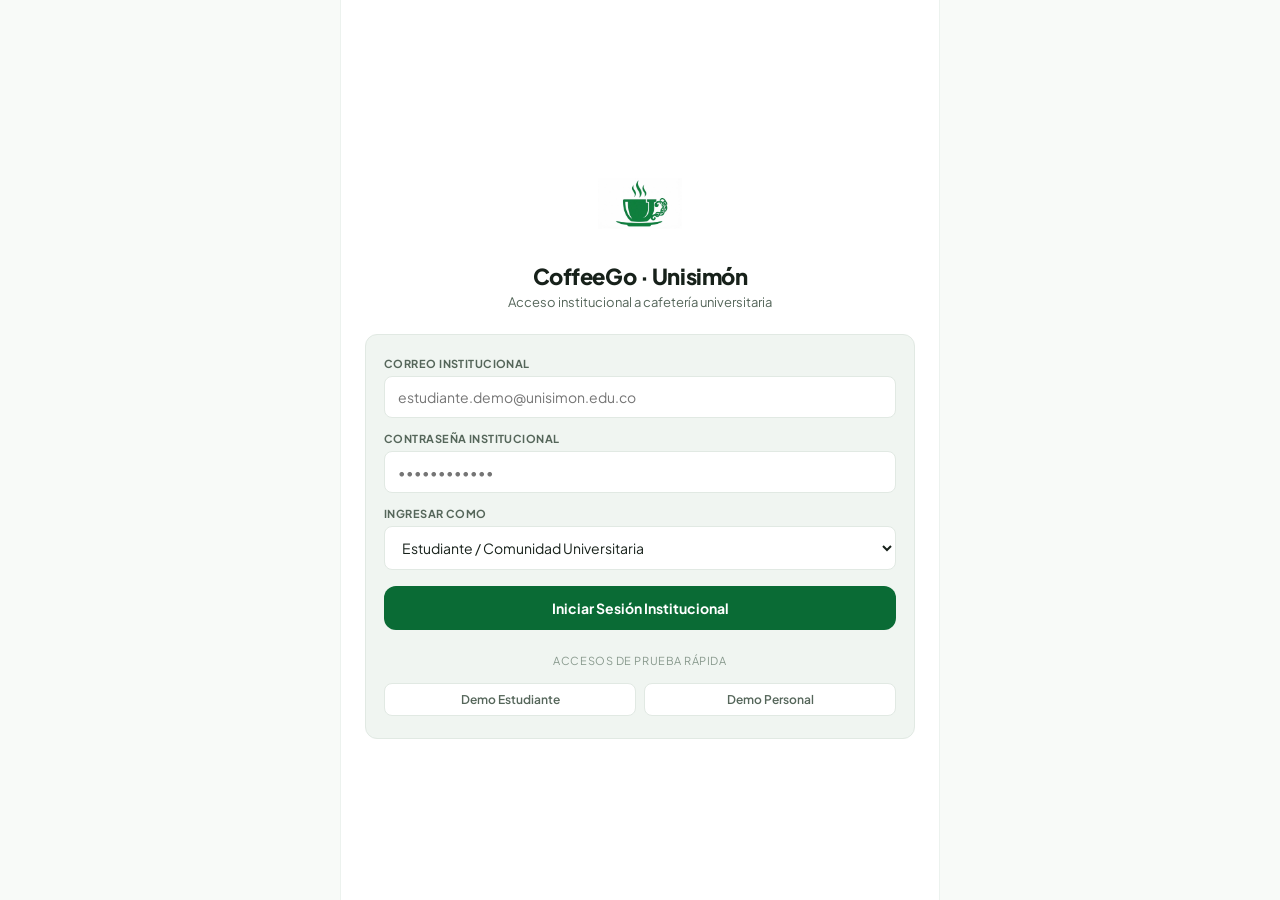
==== index.html @ d3889b61 "feat: notificaciones movil/portatil, calendario de pedidos con filtro de cancelados, panel de sancio" ====
<!DOCTYPE html>
<html lang="es" data-theme="light">
<head>
  <meta charset="UTF-8" />
  <meta name="viewport" content="width=device-width, initial-scale=1.0" />
  <title>CoffeeGo · Cafetería Unisimón</title>
  <meta name="description" content="Sistema de pedidos sin fila para la cafetería de la Universidad Simón Bolívar." />
  <link rel="icon" type="image/jpeg" href="favicon.jpg" />
  <link rel="preconnect" href="https://fonts.googleapis.com" />
  <link rel="preconnect" href="https://fonts.gstatic.com" crossorigin />
  <link href="https://fonts.googleapis.com/css2?family=Plus+Jakarta+Sans:wght@400;500;600;700;800&display=swap" rel="stylesheet" />
  <script src="https://cdnjs.cloudflare.com/ajax/libs/qrcodejs/1.0.0/qrcode.min.js"></script>
  <link rel="stylesheet" href="styles.css" />
</head>
<body>
<div class="app-container">
  <section id="view-login" class="active">
    <div class="login-brand-card">
      <img src="logo.jpg" alt="Logo Cafetería Unisimón" class="login-logo-img" />
      <h1>CoffeeGo · Unisimón</h1>
      <p>Acceso institucional a cafetería universitaria</p>
    </div>
    <div class="login-form-box">
      <form onsubmit="handleLoginSubmit(event)">
        <div class="field-group">
          <label for="login-email">Correo Institucional</label>
          <input type="email" id="login-email" class="input-clean" placeholder="estudiante.demo@unisimon.edu.co" required />
        </div>
        <div class="field-group">
          <label for="login-password">Contraseña Institucional</label>
          <input type="password" id="login-password" class="input-clean" placeholder="••••••••••••" required />
        </div>
        <div class="field-group">
          <label for="login-role">Ingresar como</label>
          <select id="login-role" class="input-clean">
            <option value="student">Estudiante / Comunidad Universitaria</option>
            <option value="staff">Personal de Cafetería (Cocina & Barra)</option>
          </select>
        </div>
        <button type="submit" class="btn-action">Iniciar Sesión Institucional</button>
      </form>
      <div style="margin-top: 18px; text-align: center;">
        <span style="font-size:11px; color:var(--text-faint); text-transform:uppercase; letter-spacing:0.05em">Accesos de prueba rápida</span>
        <div class="demo-login-grid">
          <button type="button" class="btn-demo" onclick="fillQuickLogin('student')">Demo Estudiante</button>
          <button type="button" class="btn-demo" onclick="fillQuickLogin('staff')">Demo Personal</button>
        </div>
      </div>
    </div>
  </section>
  <div id="authenticated-app" style="display:none; flex-direction:column; min-height:100vh;">
    <div class="student-notif-toast" id="student-notif-toast" style="display:none;" onclick="handleNotificationToastClick()">
      <div class="snt-icon">
        <svg class="icon-svg" viewBox="0 0 24 24">
          <path d="M18 8A6 6 0 0 0 6 8c0 7-3 9-3 9h18s-3-2-3-9"></path>
          <path d="M13.73 21a2 2 0 0 1-3.46 0"></path>
        </svg>
      </div>
      <div class="snt-content">
        <strong id="snt-title">Actualización de Pedido</strong>
        <p id="snt-body">Tu pedido ha cambiado de estado.</p>
      </div>
      <button type="button" class="snt-close" onclick="event.stopPropagation(); closeStudentNotif()">
        <svg class="icon-svg" style="width:14px; height:14px" viewBox="0 0 24 24">
          <line x1="18" y1="6" x2="6" y2="18"></line>
          <line x1="6" y1="6" x2="18" y2="18"></line>
        </svg>
      </button>
    </div>
    <header class="header">
      <div class="brand">
        <img src="logo.jpg" alt="Logo CoffeeGo" class="brand-logo-img" />
        <div class="brand-info">
          <h2>CoffeeGo</h2>
          <p>Universidad Simón Bolívar</p>
        </div>
      </div>
      <div class="header-actions">
        <button class="btn-pill" id="role-indicator-badge" onclick="toggleRoleFromBadge()">
          <span id="role-badge-text">Estudiante</span>
        </button>
        <button class="btn-icon" id="btn-notif-bell" onclick="togglePushNotifications()" title="Activar notificaciones en este dispositivo">
          <svg class="icon-svg" id="notif-bell-icon" viewBox="0 0 24 24">
            <path d="M18 8A6 6 0 0 0 6 8c0 7-3 9-3 9h18s-3-2-3-9"></path>
            <path d="M13.73 21a2 2 0 0 1-3.46 0"></path>
          </svg>
        </button>
        <button class="btn-icon" onclick="toggleTheme()" title="Cambiar tema">
          <svg class="icon-svg" viewBox="0 0 24 24">
            <path d="M21 12.79A9 9 0 1 1 11.21 3 7 7 0 0 0 21 12.79z"></path>
          </svg>
        </button>
        <button class="btn-icon" onclick="switchView('cart')" title="Carrito de compras">
          <svg class="icon-svg" viewBox="0 0 24 24">
            <path d="M6 2L3 6v14a2 2 0 0 0 2 2h14a2 2 0 0 0 2-2V6l-3-4z"></path>
            <line x1="3" y1="6" x2="21" y2="6"></line>
            <path d="M16 10a4 4 0 0 1-8 0"></path>
          </svg>
          <span class="cart-dot" id="cart-badge-dot" style="display:none">0</span>
        </button>
      </div>
    </header>
    <div class="user-strip">
      <div class="user-strip-details">
        <svg class="icon-svg" style="width:14px; height:14px" viewBox="0 0 24 24">
          <path d="M20 21v-2a4 4 0 0 0-4-4H8a4 4 0 0 0-4 4v2"></path>
          <circle cx="12" cy="7" r="4"></circle>
        </svg>
        <strong id="display-user-name">Estudiante Demo</strong>
        <span style="opacity:0.4">|</span>
        <span id="display-user-sub">Cód. 20240001</span>
        <span class="reputation-badge" id="display-reputation">Fiabilidad 100% · 0 Faltas</span>
      </div>
      <button class="btn-logout" onclick="logoutSession()">
        <svg class="icon-svg" style="width:14px; height:14px" viewBox="0 0 24 24">
          <path d="M9 21H5a2 2 0 0 1-2-2V5a2 2 0 0 1 2-2h4"></path>
          <polyline points="16 17 21 12 16 7"></polyline>
          <line x1="21" y1="12" x2="9" y2="12"></line>
        </svg>
        <span>Salir</span>
      </button>
    </div>
    <div class="strike-alert-banner" id="user-strike-banner">
      <span id="strike-banner-text">Sanción activa: Pagos Nequi suspendidos</span>
    </div>
    <div class="kitchen-status-banner" id="kitchen-banner">
      <div style="display:flex; align-items:center">
        <span class="ks-dot ks-normal" id="ks-dot"></span>
        <span id="ks-text" style="font-weight:600">Cocina: Espera estimada ~15 min</span>
      </div>
      <span style="font-size:11px; color:var(--text-muted)" id="ks-active-summary">0 órdenes en cocina</span>
    </div>
    <main class="main-view">
      <section id="view-menu" class="view active">
        <div class="search-wrapper">
          <div class="search-input-wrapper">
            <svg class="icon-svg" viewBox="0 0 24 24">
              <circle cx="11" cy="11" r="8"></circle>
              <line x1="21" y1="21" x2="16.65" y2="16.65"></line>
            </svg>
            <input type="text" id="search-box" class="input-clean" placeholder="Buscar producto o categoría..." oninput="onSearchInput()" />
          </div>
        </div>
        <nav class="cat-nav" id="cat-tabs">
          <button class="cat-tab active" onclick="setCategory('Todos', this)">Todos</button>
          <button class="cat-tab" onclick="setCategory('Bebidas calientes', this)">Cafés & Calientes</button>
          <button class="cat-tab" onclick="setCategory('Bebidas frías', this)">Bebidas Frías</button>
          <button class="cat-tab" onclick="setCategory('Almuerzos', this)">Almuerzos</button>
          <button class="cat-tab" onclick="setCategory('Snacks', this)">Snacks</button>
          <button class="cat-tab" onclick="setCategory('Postres', this)">Postres</button>
          <button class="cat-tab" onclick="setCategory('Favoritos', this)">
            <svg class="icon-svg" style="width:13px; height:13px" viewBox="0 0 24 24">
              <path d="M20.84 4.61a5.5 5.5 0 0 0-7.78 0L12 5.67l-1.06-1.06a5.5 5.5 0 0 0-7.78 7.78l1.06 1.06L12 21.23l7.78-7.78 1.06-1.06a5.5 5.5 0 0 0 0-7.78z"></path>
            </svg>
            Favoritos
          </button>
        </nav>
        <div class="product-section-title" id="cat-header-label">Menú del día</div>
        <div class="product-list" id="products-container"></div>
      </section>
      <section id="view-cart" class="view">
        <div class="cart-container">
          <h2 class="section-headline">Mi Carrito</h2>
          <p class="section-subtitle">Revisa tus productos antes de enviar la orden</p>
          <div id="cart-active-order-warning" style="display:none; background:var(--warning-bg); border:1px solid var(--warning); padding:12px; border-radius:var(--radius-sm); margin-bottom:14px; font-size:12px; color:var(--text);">
            <strong>Aviso de logística:</strong> Tienes una orden activa en proceso. Debes retirar tu pedido anterior antes de solicitar uno nuevo.
          </div>
          <div id="cart-items-wrapper"></div>
          <div id="cart-empty-message" style="display:none; text-align:center; padding: 48px 10px; color: var(--text-muted)">
            <svg class="icon-svg" style="width:40px; height:40px; color:var(--text-faint); margin-bottom:10px" viewBox="0 0 24 24">
              <path d="M6 2L3 6v14a2 2 0 0 0 2 2h14a2 2 0 0 0 2-2V6l-3-4z"></path>
              <line x1="3" y1="6" x2="21" y2="6"></line>
              <path d="M16 10a4 4 0 0 1-8 0"></path>
            </svg>
            <p style="font-weight:700">Tu carrito está vacío</p>
            <p style="font-size:12px; margin-top:4px">Selecciona algún producto del menú para comenzar.</p>
            <button class="btn-action" style="max-width:180px; margin: 16px auto 0;" onclick="switchView('menu')">Ir al Menú</button>
          </div>
          <div id="cart-checkout-section" style="display:none">
            <div class="cart-form-group">
              <label>Modalidad de entrega</label>
              <div class="option-grid">
                <div class="radio-card selected" id="opt-takeaway" onclick="setOrderType('takeaway')">
                  <span>Para llevar</span>
                  <small>Recoges en barra principal</small>
                </div>
                <div class="radio-card" id="opt-dinein" onclick="setOrderType('dinein')">
                  <span>Consumir en cafetería</span>
                  <small>En mesa (indica número)</small>
                </div>
              </div>
              <div id="table-number-row" style="display:none; margin-top:8px">
                <input type="text" id="table-number-input" class="input-clean" placeholder="Número de mesa (Ej: Mesa 6)" />
              </div>
            </div>
            <div class="cart-form-group">
              <label>Hora deseada de recogida</label>
              <select id="cart-pickup-time" class="input-clean">
                <option value="Lo antes posible" id="opt-pickup-asap">Lo antes posible (~15 min)</option>
                <option value="En el cambio de clase (20 min)">En el cambio de clase (20 min)</option>
                <option value="En 30 minutos">En 30 minutos</option>
                <option value="En 45 minutos">En 45 minutos</option>
                <option value="En 1 hora">En 1 hora</option>
              </select>
            </div>
            <div class="cart-form-group">
              <label>Forma de pago</label>
              <div class="option-grid">
                <div class="radio-card selected" id="opt-pay-cash" onclick="setPaymentMethod('cash')">
                  <span>Efectivo en caja</span>
                  <small>Pagas al reclamar en barra</small>
                </div>
                <div class="radio-card" id="opt-pay-transfer" onclick="setPaymentMethod('transfer')">
                  <span>Nequi</span>
                  <small>Pago previo con comprobante</small>
                </div>
              </div>
              <div id="nequi-info-box" class="nequi-box" style="display:none;">
                <div class="nequi-header">
                  <div>
                    <strong style="color:var(--primary); font-size:13px; display:block">PAGO DIRECTO POR NEQUI</strong>
                    <span style="font-size:11px; color:var(--text-muted)">Escanea el QR o transfiere al número oficial</span>
                  </div>
                </div>
                <div class="nequi-qr-wrap">
                  <div id="nequi-static-qr"></div>
                  <div class="nequi-info-text">
                    <div>Número: <strong>314 555 8920</strong></div>
                    <div>Titular: <strong>Cafetería Central Unisimón</strong></div>
                    <div>Total exacto: <strong id="nequi-transfer-amount" style="color:var(--primary); font-size:14px">$0</strong></div>
                  </div>
                </div>
                <div class="step-box">
                  <div class="step-box-title">
                    <input type="checkbox" id="chk-nequi-sent" onchange="toggleNequiStep2(this.checked)" style="width:16px; height:16px; cursor:pointer;" />
                    <label for="chk-nequi-sent" style="cursor:pointer; margin:0; text-transform:none; font-size:12px;">Paso 1: Ya envié el dinero desde mi app Nequi</label>
                  </div>
                </div>
                <div class="upload-proof-box" id="nequi-step2-box">
                  <div class="step-box">
                    <div class="step-box-title">Paso 2: Adjunta la captura de tu comprobante</div>
                    <p style="font-size:11px; color:var(--text-muted); margin-bottom:8px">
                      Sube la captura de pantalla de la transferencia o genera una de prueba:
                    </p>
                    <div style="display:flex; gap:6px; flex-wrap:wrap; margin-bottom:8px">
                      <input type="file" id="nequi-proof-input" accept="image/*" style="display:none" onchange="handleProofFileSelected(event)" />
                      <button type="button" class="btn-pill" onclick="document.getElementById('nequi-proof-input').click()">
                        Subir Captura
                      </button>
                      <button type="button" class="btn-pill" onclick="generateSimulatedNequiProof()">
                        Simular Captura Nequi
                      </button>
                    </div>
                    <img id="nequi-proof-preview" class="proof-preview-img" alt="Vista previa comprobante" />
                    <div style="margin-top:10px">
                      <label style="font-size:11px; font-weight:700; display:block; margin-bottom:4px; text-transform:uppercase;">
                        Número de Aprobación / Referencia Nequi
                      </label>
                      <input type="text" id="nequi-ref-input" class="input-clean" placeholder="Ej: M1928374" style="text-transform:uppercase" />
                    </div>
                  </div>
                </div>
              </div>
              <p style="font-size:11px; color:var(--text-muted); margin-top:6px" id="payment-policy-note">
                * Cuentas con 15 minutos para retirar en barra una vez la cocina marque tu pedido como listo.
              </p>
            </div>
            <div class="summary-box">
              <div class="summary-line">
                <span>Subtotal</span>
                <span id="sum-subtotal">$0</span>
              </div>
              <div class="summary-line">
                <span>Tarifa de servicio</span>
                <span>$0</span>
              </div>
              <div class="summary-line total">
                <span>Total a pagar</span>
                <span id="sum-total">$0</span>
              </div>
            </div>
            <button class="btn-action" id="btn-confirm-order" onclick="confirmOrder()">Confirmar y Generar Código QR</button>
          </div>
        </div>
      </section>
      <section id="view-ticket" class="view">
        <div class="ticket-card">
          <div class="ticket-header">
            <p>Universidad Simón Bolívar · Cafetería Central</p>
            <h3>Comprobante de Pedido</h3>
            <div class="ticket-code" id="tk-code">CGO-0001</div>
            <div id="tk-status-badge"></div>
          </div>
          <div class="nequi-pending-notice" id="tk-nequi-notice" style="display:none">
            <strong>Comprobante Nequi enviado a verificación:</strong>
            <div style="margin-top:4px">
              Referencia: <strong id="tk-nequi-ref-val">--</strong><br>
              El personal de cocina está validando tu captura y la recepción del dinero. Tan pronto lo verifiquen, iniciará la preparación.
            </div>
            <div id="tk-proof-img-holder" style="margin-top:8px"></div>
          </div>
          <div class="queue-position-badge" id="tk-queue-info" style="display:none; background:var(--accent-light); color:var(--primary); padding:10px 14px; border-radius:var(--radius-sm); font-size:13px; font-weight:700; text-align:center; margin-bottom:10px;"></div>
          <div id="tk-rejection-box" style="display:none; background:var(--danger-bg); color:var(--danger); padding:10px 14px; border-radius:var(--radius-sm); font-size:12px; margin-bottom:10px;"></div>
          <div class="pickup-timer-box" id="tk-timer-box" style="display:none">
            <div class="pt-title" id="pt-timer-title">Tiempo restante para retirar en barra</div>
            <div class="pt-countdown" id="pt-timer-val">15:00</div>
            <div class="pt-desc" id="pt-timer-desc">Acércate al mostrador. Si no se retira a tiempo, se liberará la bandeja.</div>
          </div>
          <div class="qr-holder">
            <div id="tk-qr"></div>
          </div>
          <div class="ticket-meta">
            <div><strong>Estudiante:</strong> <span id="tk-student">--</span></div>
            <div><strong>Modalidad:</strong> <span id="tk-type">Para llevar</span></div>
            <div><strong>Hora estimada:</strong> <span id="tk-time">Lo antes posible</span></div>
            <div><strong>Pago:</strong> <span id="tk-pay">Efectivo en caja</span></div>
            <div id="tk-nequi-meta-row" style="display:none"><strong>Comprobante Nequi:</strong> <span id="tk-nequi-meta">--</span></div>
            <div><strong>Fecha:</strong> <span id="tk-date">--</span></div>
          </div>
          <div class="ticket-items" id="tk-items"></div>
          <div class="summary-line total" style="margin-top:0">
            <span>Total</span>
            <span id="tk-total">$0</span>
          </div>
          <button class="btn-action" style="margin-top:16px" onclick="switchView('orders')">Ver Estado en Mis Pedidos</button>
          <button class="btn-secondary-action" onclick="switchView('menu')">Volver al Menú</button>
        </div>
      </section>
      <section id="view-orders" class="view">
        <div style="padding: 18px 18px 8px;">
          <h2 class="section-headline">Mis Pedidos</h2>
          <p class="section-subtitle">Sigue en tiempo real la preparación y retiro de tus órdenes</p>
        </div>
        <div id="orders-feed"></div>
      </section>
      <section id="view-staff" class="view">
        <div class="staff-subnav">
          <button type="button" class="staff-subnav-btn active" id="staff-subtab-queue" onclick="switchStaffSubtab('queue')">
            <svg class="icon-svg" viewBox="0 0 24 24">
              <rect x="3" y="3" width="7" height="7"></rect>
              <rect x="14" y="3" width="7" height="7"></rect>
              <rect x="14" y="14" width="7" height="7"></rect>
              <rect x="3" y="14" width="7" height="7"></rect>
            </svg>
            <span>Comandas</span>
            <span class="subnav-badge" id="staff-badge-queue">0</span>
          </button>
          <button type="button" class="staff-subnav-btn" id="staff-subtab-calendar" onclick="switchStaffSubtab('calendar')">
            <svg class="icon-svg" viewBox="0 0 24 24">
              <rect x="3" y="4" width="18" height="18" rx="2" ry="2"></rect>
              <line x1="16" y1="2" x2="16" y2="6"></line>
              <line x1="8" y1="2" x2="8" y2="6"></line>
              <line x1="3" y1="10" x2="21" y2="10"></line>
            </svg>
            <span>Calendario</span>
          </button>
          <button type="button" class="staff-subnav-btn" id="staff-subtab-strikes" onclick="switchStaffSubtab('strikes')">
            <svg class="icon-svg" viewBox="0 0 24 24">
              <path d="M12 22s8-4 8-10V5l-8-3-8 3v7c0 6 8 10 8 10z"></path>
            </svg>
            <span>Sanciones</span>
            <span class="subnav-badge danger" id="staff-badge-strikes" style="display:none">0</span>
          </button>
          <button type="button" class="staff-subnav-btn" id="staff-subtab-settings" onclick="switchStaffSubtab('settings')">
            <svg class="icon-svg" viewBox="0 0 24 24">
              <circle cx="12" cy="12" r="3"></circle>
              <path d="M19.4 15a1.65 1.65 0 0 0 .33 1.82l.06.06a2 2 0 0 1 0 2.83 2 2 0 0 1-2.83 0l-.06-.06a1.65 1.65 0 0 0-1.82-.33 1.65 1.65 0 0 0-1 1.51V21a2 2 0 0 1-2 2 2 2 0 0 1-2-2v-.09A1.65 1.65 0 0 0 9 19.4a1.65 1.65 0 0 0-1.82.33l-.06.06a2 2 0 0 1-2.83 0 2 2 0 0 1 0-2.83l.06-.06a1.65 1.65 0 0 0 .33-1.82 1.65 1.65 0 0 0-1.51-1H3a2 2 0 0 1-2-2 2 2 0 0 1 2-2h.09A1.65 1.65 0 0 0 4.6 9a1.65 1.65 0 0 0-.33-1.82l-.06-.06a2 2 0 0 1 0-2.83 2 2 0 0 1 2.83 0l.06.06a1.65 1.65 0 0 0 1.82.33H9a1.65 1.65 0 0 0 1-1.51V3a2 2 0 0 1 2-2 2 2 0 0 1 2 2v.09a1.65 1.65 0 0 0 1 1.51 1.65 1.65 0 0 0 1.82-.33l.06-.06a2 2 0 0 1 2.83 0 2 2 0 0 1 0 2.83l-.06.06a1.65 1.65 0 0 0-.33 1.82V9a1.65 1.65 0 0 0 1.51 1H21a2 2 0 0 1 2 2 2 2 0 0 1-2 2h-.09a1.65 1.65 0 0 0-1.51 1z"></path>
            </svg>
            <span>Ajustes</span>
          </button>
        </div>

        <div id="staff-subview-queue" class="staff-subview">
          <div class="staff-stats">
            <div class="stat-pill">
              <div class="stat-val" id="stat-active-count">0</div>
              <div class="stat-label">En Cola</div>
            </div>
            <div class="stat-pill">
              <div class="stat-val" id="stat-ready-count">0</div>
              <div class="stat-label">Listos</div>
            </div>
            <div class="stat-pill">
              <div class="stat-val" id="stat-total-today">$0</div>
              <div class="stat-label">Ventas Hoy</div>
            </div>
          </div>

          <div style="padding: 12px 18px; border-bottom: 1px solid var(--border); background: var(--surface);">
            <label style="font-size:11px; font-weight:700; color:var(--text-muted); display:block; margin-bottom:6px">ENTREGA RÁPIDA EN BARRA</label>
            <div style="display:flex; gap:8px;">
              <input type="text" id="staff-code-input" class="input-clean" placeholder="Ej: CGO-0001" style="text-transform:uppercase" />
              <button type="button" class="btn-pill" style="background:var(--primary); color:#fff;" onclick="quickValidateStaffCode()">Entregar</button>
            </div>
          </div>

          <div class="product-section-title" style="display:flex; justify-content:space-between; align-items:center; flex-wrap:wrap; gap:8px;">
            <span>Comandas en vivo</span>
            <div style="display:flex; gap:4px;">
              <button type="button" class="ktc-chip active" id="sort-arrival" onclick="setStaffSort('arrival')">Por llegada</button>
              <button type="button" class="ktc-chip" id="sort-priority" onclick="setStaffSort('priority')">Por rapidez</button>
            </div>
          </div>

          <div id="staff-orders-list"></div>
        </div>

        <div id="staff-subview-calendar" class="staff-subview" style="display:none;">
          <div class="calendar-controls-box">
            <div style="display:flex; justify-content:space-between; align-items:center; margin-bottom:10px;">
              <strong style="font-size:14px;">Calendario de Pedidos</strong>
              <span id="calendar-current-selection-label" style="font-size:11px; color:var(--text-muted); font-weight:600;">Hoy</span>
            </div>
            <div class="calendar-date-bar">
              <input type="date" id="calendar-date-picker" class="input-clean" onchange="onCalendarDatePicked(this.value)" />
              <div class="calendar-quick-dates">
                <button type="button" class="ktc-chip active" id="cal-btn-today" onclick="selectCalendarDate('today')">Hoy</button>
                <button type="button" class="ktc-chip" id="cal-btn-yesterday" onclick="selectCalendarDate('yesterday')">Ayer</button>
                <button type="button" class="ktc-chip" id="cal-btn-all" onclick="selectCalendarDate('all')">Todos</button>
              </div>
            </div>

            <div class="calendar-filter-chips">
              <button type="button" class="filter-chip active" id="cal-fil-all" onclick="setCalendarFilter('all')">Todos de la fecha</button>
              <button type="button" class="filter-chip danger" id="cal-fil-cancelled" onclick="setCalendarFilter('cancelled')">Cancelados / Rechazados</button>
              <button type="button" class="filter-chip" id="cal-fil-delivered" onclick="setCalendarFilter('delivered')">Entregados</button>
            </div>
          </div>

          <div class="calendar-summary-cards" id="calendar-metrics-row">
            <div class="cal-stat-card">
              <span class="cal-stat-val" id="cal-stat-total">0</span>
              <span class="cal-stat-label">Total Pedidos</span>
            </div>
            <div class="cal-stat-card">
              <span class="cal-stat-val" id="cal-stat-income">$0</span>
              <span class="cal-stat-label">Ingresos</span>
            </div>
            <div class="cal-stat-card cal-stat-danger">
              <span class="cal-stat-val" id="cal-stat-cancelled">0</span>
              <span class="cal-stat-label">Cancelados / Rechazados</span>
            </div>
          </div>

          <div class="product-section-title" id="calendar-results-title">Pedidos del día seleccionado</div>
          <div id="calendar-orders-list"></div>
        </div>

        <div id="staff-subview-strikes" class="staff-subview" style="display:none;">
          <div class="strikes-panel-header">
            <div>
              <strong style="font-size:15px; display:block">Panel de Sanciones Disciplinarias</strong>
              <p style="font-size:12px; color:var(--text-muted); margin-top:2px">Control de estudiantes con faltas y levantamiento de sanciones</p>
            </div>
            <button type="button" class="btn-pill" style="background:var(--danger); color:#fff; border-color:var(--danger);" onclick="openManualStrikeModal()">
              + Sancionar
            </button>
          </div>

          <div class="strike-kpi-row">
            <div class="strike-kpi-card">
              <div class="strike-kpi-num" id="kpi-active-strikes">0</div>
              <div class="strike-kpi-lbl">Sanciones Activas</div>
            </div>
            <div class="strike-kpi-card">
              <div class="strike-kpi-num" id="kpi-total-strikes">0</div>
              <div class="strike-kpi-lbl">Historial Total</div>
            </div>
          </div>

          <div class="product-section-title">Registro de sanciones aplicadas</div>
          <div id="staff-strike-history-cards"></div>
        </div>

        <div id="staff-subview-settings" class="staff-subview" style="display:none;">
          <div class="kitchen-timing-config">
            <div class="ktc-header">
              <div>
                <strong style="font-size:13px; display:block">Tiempo de Espera Estimado</strong>
                <span style="font-size:11px; color:var(--text-muted)">Configura los minutos que ven los estudiantes</span>
              </div>
              <span class="mini-badge" style="background:var(--accent-light); color:var(--primary); font-size:12px; font-weight:800;" id="staff-current-wait-badge">~15 min</span>
            </div>
            <div class="ktc-preset-row">
              <button type="button" class="ktc-chip" onclick="setKitchenWaitTime(10)">10 min</button>
              <button type="button" class="ktc-chip" onclick="setKitchenWaitTime(15)">15 min</button>
              <button type="button" class="ktc-chip" onclick="setKitchenWaitTime(25)">25 min</button>
              <button type="button" class="ktc-chip" onclick="setKitchenWaitTime(40)">40 min</button>
              <button type="button" class="ktc-chip" onclick="setKitchenWaitTime(60)">60 min</button>
              <button type="button" class="ktc-chip" id="btn-calc-auto" onclick="setKitchenWaitTime('auto')">Auto (por cola)</button>
            </div>
            <div class="ktc-custom-row">
              <input type="number" id="input-custom-wait" class="input-clean" placeholder="Minutos personalizados..." min="1" max="180" style="padding:8px 10px; font-size:13px;" />
              <button type="button" class="btn-pill" style="background:var(--primary); color:#fff; border-color:var(--primary);" onclick="applyCustomWaitTime()">Fijar</button>
            </div>
          </div>

          <div class="kitchen-controls-bar">
            <div>
              <span style="font-size:13px; font-weight:700; display:block">Recepción de Nuevos Pedidos</span>
              <span style="font-size:11px; color:var(--text-muted)" id="staff-pause-status">Cocina recibiendo pedidos</span>
            </div>
            <button type="button" class="pause-toggle-btn" id="btn-toggle-pause" onclick="toggleKitchenPause()">
              Pausar Nuevos Pedidos
            </button>
          </div>
        </div>
      </section>
    </main>
    <nav class="bottom-bar">
      <button class="nav-btn active" id="tab-menu" onclick="switchView('menu')">
        <svg class="icon-svg" viewBox="0 0 24 24">
          <rect x="3" y="3" width="7" height="7"></rect>
          <rect x="14" y="3" width="7" height="7"></rect>
          <rect x="14" y="14" width="7" height="7"></rect>
          <rect x="3" y="14" width="7" height="7"></rect>
        </svg>
        <span>Menú</span>
      </button>
      <button class="nav-btn" id="tab-cart" onclick="switchView('cart')">
        <svg class="icon-svg" viewBox="0 0 24 24">
          <path d="M6 2L3 6v14a2 2 0 0 0 2 2h14a2 2 0 0 0 2-2V6l-3-4z"></path>
          <line x1="3" y1="6" x2="21" y2="6"></line>
          <path d="M16 10a4 4 0 0 1-8 0"></path>
        </svg>
        <span>Carrito</span>
      </button>
      <button class="nav-btn" id="tab-orders" onclick="switchView('orders')">
        <svg class="icon-svg" viewBox="0 0 24 24">
          <path d="M14 2H6a2 2 0 0 0-2 2v16a2 2 0 0 0 2 2h12a2 2 0 0 0 2-2V8z"></path>
          <polyline points="14 2 14 8 20 8"></polyline>
          <line x1="16" y1="13" x2="8" y2="13"></line>
          <line x1="16" y1="17" x2="8" y2="17"></line>
        </svg>
        <span>Pedidos</span>
      </button>
      <button class="nav-btn" id="tab-staff" onclick="switchView('staff')" style="display:none">
        <svg class="icon-svg" viewBox="0 0 24 24">
          <path d="M6 13.87A4 4 0 0 1 7.41 6a5.11 5.11 0 0 1 1.05-1.54 5 5 0 0 1 7.08 0A5.11 5.11 0 0 1 16.59 6 4 4 0 0 1 18 13.87V21H6Z"></path>
          <line x1="6" y1="17" x2="18" y2="17"></line>
        </svg>
        <span>Cocina</span>
      </button>
    </nav>
  </div>
</div>
<div class="modal-backdrop" id="modal-product" onclick="closeModalOnBackdrop(event, 'modal-product')">
  <div class="modal-sheet">
    <div class="modal-handle"></div>
    <div style="display:flex; align-items:flex-start; gap:14px; margin-bottom:14px">
      <div class="product-img-box" style="width:72px; height:72px">
        <img id="modal-p-img" src="" alt="Producto" />
      </div>
      <div style="flex:1">
        <h3 id="modal-p-name" style="font-size:16px; font-weight:800">Producto</h3>
        <p id="modal-p-desc" style="font-size:12px; color:var(--text-muted); margin-top:3px">Descripción</p>
        <div id="modal-p-price" style="font-size:15px; font-weight:800; color:var(--primary); margin-top:4px">$0</div>
      </div>
    </div>
    <div id="modal-custom-options">
      <div class="cart-form-group" id="group-size" style="margin-top:10px">
        <label>Tamaño de la porción</label>
        <div class="option-grid">
          <div class="radio-card selected" id="opt-size-std" onclick="selectSize('Regular', 0)">
            <span>Regular</span>
            <small>Estándar</small>
          </div>
          <div class="radio-card" id="opt-size-lg" onclick="selectSize('Grande', 800)">
            <span>Grande</span>
            <small>+ $800 COP</small>
          </div>
        </div>
      </div>
      <div class="cart-form-group" id="group-milk" style="margin-top:10px">
        <label>Tipo de leche</label>
        <select id="modal-milk-select" class="input-clean">
          <option value="Entera">Leche entera tradicional</option>
          <option value="Deslactosada">Deslactosada (+ $400 COP)</option>
          <option value="Almendras">Leche de almendras (+ $1.000 COP)</option>
          <option value="Sin leche">Sin leche / Negro</option>
        </select>
      </div>
      <div class="cart-form-group" id="group-sweet" style="margin-top:10px">
        <label>Endulzante</label>
        <select id="modal-sugar-select" class="input-clean">
          <option value="Normal">Normal</option>
          <option value="Poca azúcar">Poca azúcar</option>
          <option value="Sin azúcar">Sin azúcar</option>
          <option value="Stevia">Sobre de Stevia</option>
        </select>
      </div>
    </div>
    <div class="cart-form-group" style="margin-top:10px">
      <label>Indicación especial (Opcional)</label>
      <input type="text" id="modal-note-input" class="input-clean" placeholder="Ej: bien caliente, panela aparte..." />
    </div>
    <div style="display:flex; align-items:center; justify-content:space-between; margin-top:16px;">
      <span style="font-size:13px; font-weight:700">Cantidad</span>
      <div style="display:flex; align-items:center; gap:10px">
        <button class="qty-btn" onclick="updateModalQty(-1)">−</button>
        <span class="qty-num" id="modal-qty-val">1</span>
        <button class="qty-btn" onclick="updateModalQty(1)">+</button>
      </div>
    </div>
    <button class="btn-action" style="margin-top:16px" onclick="addModalItemToCart()">
      Agregar al pedido · <span id="modal-btn-total">$0</span>
    </button>
  </div>
</div>
<div class="modal-backdrop" id="modal-proof-viewer" onclick="closeModalOnBackdrop(event, 'modal-proof-viewer')">
  <div class="modal-sheet" style="text-align:center;">
    <div class="modal-handle"></div>
    <h3 style="font-size:16px; font-weight:800; margin-bottom:4px">Comprobante de Transferencia Nequi</h3>
    <p style="font-size:12px; color:var(--text-muted); margin-bottom:12px" id="modal-viewer-info">Verificación de comanda</p>
    <div style="background:#000; padding:10px; border-radius:var(--radius-sm); display:inline-block; max-width:100%;">
      <img id="modal-viewer-img" src="" alt="Comprobante completo" style="max-width:100%; max-height:50vh; object-fit:contain;" />
    </div>
    <button class="btn-secondary-action" style="margin-top:14px;" onclick="document.getElementById('modal-proof-viewer').classList.remove('open')">Cerrar Visor</button>
  </div>
</div>
<div class="modal-backdrop" id="modal-strike" onclick="closeModalOnBackdrop(event, 'modal-strike')">
  <div class="modal-sheet">
    <div class="modal-handle"></div>
    <h3 style="font-size:16px; font-weight:800; color:var(--danger); margin-bottom:4px">Sancionar Estudiante por Comprobante Falso u Obsceno</h3>
    <p style="font-size:12px; color:var(--text-muted); margin-bottom:14px" id="modal-strike-target">Orden: --</p>
    <div class="cart-form-group" id="strike-student-field" style="display:none; margin-top:0;">
      <label>Estudiante a Sancionar</label>
      <input type="text" id="strike-manual-student-input" class="input-clean" placeholder="Nombre o código del estudiante..." />
    </div>
    <div class="cart-form-group" style="margin-top:0">
      <label>Motivo de la Sanción</label>
      <select id="strike-reason-select" class="input-clean">
        <option value="Comprobante falso o editado">Comprobante falso o adulterado</option>
        <option value="Imagen obscena o contenido inapropiado">Imagen obscena o contenido inapropiado</option>
        <option value="Dinero no recibido en cuenta Nequi">Dinero no recibido en la cuenta Nequi</option>
        <option value="Incumplimiento reiterado en reclamo de pedido">Incumplimiento en reclamo de pedido</option>
      </select>
    </div>
    <div class="cart-form-group">
      <label>Duración de la Sanción Temporal</label>
      <select id="strike-duration-select" class="input-clean">
        <option value="12h">12 Horas (Falta leve / Aclaración)</option>
        <option value="24h">24 Horas (1 Día de suspensión)</option>
        <option value="3d">3 Días (Reincidencia)</option>
        <option value="7d">7 Días (1 Semana de bloqueo Nequi)</option>
        <option value="14d">14 Días (2 Semanas - Máxima sanción)</option>
      </select>
      <p style="font-size:11px; color:var(--text-muted); margin-top:6px;">
        * Durante la sanción, el estudiante perderá fiabilidad institucional y tendrá bloqueado el pago con Nequi.
      </p>
    </div>
    <button class="btn-action" style="background:var(--danger); color:#fff; margin-top:16px;" onclick="confirmApplyStrike()">
      Aplicar Sanción y Cancelar Pedido
    </button>
    <button class="btn-secondary-action" onclick="document.getElementById('modal-strike').classList.remove('open')">
      Cancelar
    </button>
  </div>
</div>
<div class="modal-backdrop" id="modal-reject" onclick="closeModalOnBackdrop(event, 'modal-reject')">
  <div class="modal-sheet">
    <div class="modal-handle"></div>
    <h3 style="font-size:16px; font-weight:800; color:var(--warning); margin-bottom:4px">Rechazar Pedido Nequi</h3>
    <p style="font-size:12px; color:var(--text-muted); margin-bottom:14px" id="modal-reject-target">Orden: --</p>
    <div class="cart-form-group" style="margin-top:0">
      <label>Motivo del Rechazo (visible para el estudiante)</label>
      <textarea id="reject-reason-input" class="input-clean" rows="3" placeholder="Ej: El monto transferido no coincide con el total del pedido..." style="resize:vertical; min-height:60px;"></textarea>
    </div>
    <button class="btn-action" style="background:var(--warning); color:#fff; margin-top:12px;" onclick="confirmRejectOrder()">
      Confirmar Rechazo
    </button>
    <button class="btn-secondary-action" onclick="document.getElementById('modal-reject').classList.remove('open')">
      Cancelar
    </button>
  </div>
</div>
<div id="toast"></div>
<script src="app.js"></script>
</body>
</html>
---- styles.css ----
:root {
      --bg: #f8faf8;
      --surface: #ffffff;
      --surface-subtle: #f0f5f1;
      --border: #e1e9e3;
      --border-subtle: #ecf2ee;
      --text: #17211a;
      --text-muted: #55665a;
      --text-faint: #88998d;
      --primary: #0a6b35;
      --primary-hover: #075228;
      --accent: #0b7c3d;
      --accent-light: #e6f4ec;
      --badge-bg: #e5ede7;
      --success: #1e7e44;
      --success-bg: #eaf5ed;
      --warning: #b26500;
      --warning-bg: #fdf3e5;
      --danger: #b53327;
      --danger-bg: #fbeee8;
      --radius: 12px;
      --radius-sm: 8px;
      --radius-full: 9999px;
      --font: 'Plus Jakarta Sans', -apple-system, BlinkMacSystemFont, sans-serif;
    }
    [data-theme="dark"] {
      --bg: #141210;
      --surface: #1d1916;
      --surface-subtle: #26211d;
      --border: #332d27;
      --border-subtle: #2a241f;
      --text: #f3efe9;
      --text-muted: #a69e94;
      --text-faint: #6e675e;
      --primary: #2eb86b;
      --primary-hover: #3dd27e;
      --accent: #2eb86b;
      --accent-light: #25201b;
      --badge-bg: #29241f;
      --success: #52b174;
      --success-bg: #162a1c;
      --warning: #e09324;
      --warning-bg: #2b2010;
      --danger: #e05e50;
      --danger-bg: #2a1614;
    }
    * { box-sizing: border-box; margin: 0; padding: 0; }
    html, body {
      font-family: var(--font);
      background: var(--bg);
      color: var(--text);
      min-height: 100vh;
      -webkit-font-smoothing: antialiased;
    }
    button { font-family: inherit; border: none; background: none; cursor: pointer; color: inherit; }
    input, select, textarea { font-family: inherit; color: inherit; }
    .icon-svg {
      width: 18px;
      height: 18px;
      fill: none;
      stroke: currentColor;
      stroke-width: 2;
      stroke-linecap: round;
      stroke-linejoin: round;
      display: inline-block;
      vertical-align: middle;
      flex-shrink: 0;
    }
    .app-container {
      max-width: 600px;
      margin: 0 auto;
      min-height: 100vh;
      display: flex;
      flex-direction: column;
      background: var(--surface);
      border-left: 1px solid var(--border-subtle);
      border-right: 1px solid var(--border-subtle);
      position: relative;
    }
    #view-login {
      display: none;
      flex: 1;
      padding: 32px 24px;
      flex-direction: column;
      justify-content: center;
      min-height: 100vh;
    }
    #view-login.active {
      display: flex;
    }
    .login-brand-card {
      text-align: center;
      margin-bottom: 24px;
    }
    .login-logo-img {
      width: 84px;
      height: 84px;
      object-fit: contain;
      margin-bottom: 12px;
    }
    .login-brand-card h1 {
      font-size: 22px;
      font-weight: 800;
      letter-spacing: -0.02em;
    }
    .login-brand-card p {
      font-size: 13px;
      color: var(--text-muted);
      margin-top: 4px;
    }
    .login-form-box {
      background: var(--surface-subtle);
      border: 1px solid var(--border);
      border-radius: var(--radius);
      padding: 22px 18px;
    }
    .field-group {
      margin-bottom: 14px;
    }
    .field-group label {
      display: block;
      font-size: 11px;
      font-weight: 700;
      color: var(--text-muted);
      margin-bottom: 6px;
      text-transform: uppercase;
      letter-spacing: 0.04em;
    }
    .input-clean {
      width: 100%;
      background: var(--surface);
      border: 1px solid var(--border);
      border-radius: var(--radius-sm);
      padding: 11px 13px;
      font-size: 14px;
      outline: none;
      transition: border-color 0.15s ease;
    }
    .input-clean:focus {
      border-color: var(--primary);
    }
    .demo-login-grid {
      display: grid;
      grid-template-columns: 1fr 1fr;
      gap: 8px;
      margin-top: 14px;
    }
    .btn-demo {
      padding: 8px 10px;
      font-size: 12px;
      font-weight: 600;
      background: var(--surface);
      border: 1px solid var(--border);
      border-radius: var(--radius-sm);
      color: var(--text-muted);
      text-align: center;
      cursor: pointer;
    }
    .btn-demo:hover {
      border-color: var(--primary);
      color: var(--primary);
    }
    .header {
      position: sticky;
      top: 0;
      z-index: 40;
      background: var(--surface);
      border-bottom: 1px solid var(--border);
      padding: 10px 18px;
      display: flex;
      align-items: center;
      justify-content: space-between;
    }
    .brand {
      display: flex;
      align-items: center;
      gap: 10px;
    }
    .brand-logo-img {
      width: 36px;
      height: 36px;
      object-fit: contain;
    }
    .brand-info h2 {
      font-size: 15px;
      font-weight: 800;
      line-height: 1.2;
    }
    .brand-info p {
      font-size: 11px;
      color: var(--text-muted);
    }
    .header-actions {
      display: flex;
      align-items: center;
      gap: 6px;
    }
    .btn-pill {
      font-size: 12px;
      font-weight: 600;
      padding: 6px 12px;
      border-radius: var(--radius-full);
      background: var(--surface-subtle);
      border: 1px solid var(--border);
      display: inline-flex;
      align-items: center;
      gap: 6px;
    }
    .btn-icon {
      width: 36px;
      height: 36px;
      border-radius: var(--radius-sm);
      display: flex;
      align-items: center;
      justify-content: center;
      color: var(--text-muted);
      position: relative;
    }
    .btn-icon:hover {
      background: var(--surface-subtle);
      color: var(--text);
    }
    .btn-icon .cart-dot {
      position: absolute;
      top: 4px;
      right: 4px;
      background: var(--primary);
      color: #fff;
      font-size: 10px;
      font-weight: 700;
      width: 16px;
      height: 16px;
      border-radius: var(--radius-full);
      display: flex;
      align-items: center;
      justify-content: center;
    }
    .user-strip {
      background: var(--surface-subtle);
      padding: 8px 18px;
      border-bottom: 1px solid var(--border);
      display: flex;
      align-items: center;
      justify-content: space-between;
      font-size: 12px;
    }
    .user-strip-details {
      display: flex;
      align-items: center;
      gap: 8px;
      color: var(--text-muted);
      flex-wrap: wrap;
    }
    .user-strip-details strong {
      color: var(--text);
    }
    .reputation-badge {
      font-size: 11px;
      font-weight: 700;
      padding: 2px 8px;
      border-radius: var(--radius-full);
      display: inline-flex;
      align-items: center;
      gap: 4px;
      background: var(--success-bg);
      color: var(--success);
    }
    .reputation-badge.warning {
      background: var(--warning-bg);
      color: var(--warning);
    }
    .reputation-badge.danger {
      background: var(--danger-bg);
      color: var(--danger);
    }
    .btn-logout {
      color: var(--danger);
      font-weight: 600;
      display: inline-flex;
      align-items: center;
      gap: 4px;
    }
    .strike-alert-banner {
      background: var(--danger-bg);
      border-bottom: 1px solid var(--danger);
      color: var(--danger);
      padding: 8px 18px;
      font-size: 12px;
      font-weight: 600;
      display: none;
    }
    .kitchen-status-banner {
      padding: 9px 18px;
      font-size: 12px;
      display: flex;
      align-items: center;
      justify-content: space-between;
      border-bottom: 1px solid var(--border);
      background: var(--surface);
    }
    .ks-dot {
      width: 8px;
      height: 8px;
      border-radius: 50%;
      display: inline-block;
      margin-right: 6px;
    }
    .ks-normal { background: var(--success); }
    .ks-busy { background: var(--warning); }
    .ks-paused { background: var(--danger); }
    .main-view {
      flex: 1;
      padding-bottom: 74px;
    }
    .view {
      display: none;
    }
    .view.active {
      display: block;
    }
    .search-wrapper {
      padding: 14px 18px 8px;
      position: relative;
    }
    .search-input-wrapper {
      position: relative;
      display: flex;
      align-items: center;
    }
    .search-input-wrapper .icon-svg {
      position: absolute;
      left: 12px;
      color: var(--text-faint);
    }
    .search-input-wrapper input {
      padding-left: 38px;
    }
    .cat-nav {
      display: flex;
      gap: 6px;
      padding: 8px 18px 12px;
      overflow-x: auto;
      scrollbar-width: none;
    }
    .cat-nav::-webkit-scrollbar { display: none; }
    .cat-tab {
      padding: 6px 13px;
      border-radius: var(--radius-full);
      font-size: 13px;
      font-weight: 600;
      color: var(--text-muted);
      border: 1px solid var(--border);
      white-space: nowrap;
      transition: all 0.15s ease;
      display: inline-flex;
      align-items: center;
      gap: 6px;
    }
    .cat-tab.active {
      background: var(--primary);
      color: #ffffff;
      border-color: var(--primary);
    }
    .product-section-title {
      padding: 12px 18px 6px;
      font-size: 12px;
      font-weight: 700;
      text-transform: uppercase;
      letter-spacing: 0.05em;
      color: var(--text-faint);
    }
    .product-list {
      display: flex;
      flex-direction: column;
    }
    .product-row {
      display: flex;
      align-items: center;
      gap: 14px;
      padding: 12px 18px;
      border-bottom: 1px solid var(--border-subtle);
      cursor: pointer;
      transition: background 0.12s ease;
    }
    .product-row:hover {
      background: var(--surface-subtle);
    }
    .product-row.disabled {
      opacity: 0.45;
      cursor: not-allowed;
    }
    .product-img-box {
      width: 64px;
      height: 64px;
      border-radius: var(--radius-sm);
      overflow: hidden;
      background: var(--surface-subtle);
      border: 1px solid var(--border);
      flex-shrink: 0;
      position: relative;
    }
    .product-img-box img {
      width: 100%;
      height: 100%;
      object-fit: cover;
      display: block;
    }
    .product-details {
      flex: 1;
      min-width: 0;
    }
    .product-meta {
      display: flex;
      align-items: baseline;
      justify-content: space-between;
      gap: 8px;
      margin-bottom: 3px;
    }
    .product-title {
      font-size: 14px;
      font-weight: 700;
      color: var(--text);
    }
    .product-price {
      font-size: 14px;
      font-weight: 700;
      color: var(--text);
      white-space: nowrap;
    }
    .product-desc {
      font-size: 12px;
      color: var(--text-muted);
      line-height: 1.4;
      white-space: nowrap;
      overflow: hidden;
      text-overflow: ellipsis;
    }
    .product-badge-row {
      display: flex;
      align-items: center;
      gap: 6px;
      margin-top: 4px;
    }
    .mini-badge {
      font-size: 10px;
      font-weight: 600;
      padding: 2px 6px;
      border-radius: 4px;
      background: var(--badge-bg);
      color: var(--text-muted);
    }
    .mini-badge.out {
      background: var(--danger-bg);
      color: var(--danger);
    }
    .fav-btn {
      color: var(--text-faint);
      padding: 8px;
      border-radius: var(--radius-sm);
      display: flex;
      align-items: center;
      justify-content: center;
    }
    .fav-btn.active {
      color: #e53e3e;
    }
    .cart-container {
      padding: 18px;
    }
    .section-headline {
      font-size: 20px;
      font-weight: 800;
      letter-spacing: -0.02em;
      margin-bottom: 4px;
    }
    .section-subtitle {
      font-size: 13px;
      color: var(--text-muted);
      margin-bottom: 18px;
    }
    .cart-item-row {
      display: flex;
      align-items: flex-start;
      gap: 12px;
      padding: 12px 0;
      border-bottom: 1px solid var(--border-subtle);
    }
    .cart-item-img {
      width: 48px;
      height: 48px;
      border-radius: var(--radius-sm);
      overflow: hidden;
      border: 1px solid var(--border);
      flex-shrink: 0;
    }
    .cart-item-img img {
      width: 100%;
      height: 100%;
      object-fit: cover;
    }
    .cart-item-info {
      flex: 1;
    }
    .cart-item-info h4 {
      font-size: 14px;
      font-weight: 700;
    }
    .cart-item-options {
      font-size: 11px;
      color: var(--text-muted);
      margin-top: 2px;
    }
    .cart-item-controls {
      display: flex;
      align-items: center;
      gap: 8px;
      margin-top: 8px;
    }
    .qty-btn {
      width: 26px;
      height: 26px;
      border-radius: var(--radius-sm);
      background: var(--surface-subtle);
      border: 1px solid var(--border);
      display: flex;
      align-items: center;
      justify-content: center;
      font-size: 14px;
      font-weight: 700;
    }
    .qty-num {
      font-size: 13px;
      font-weight: 700;
      min-width: 20px;
      text-align: center;
    }
    .cart-form-group {
      margin-top: 18px;
      background: var(--surface-subtle);
      border-radius: var(--radius);
      padding: 14px;
      border: 1px solid var(--border);
    }
    .cart-form-group label {
      display: block;
      font-size: 11px;
      font-weight: 700;
      margin-bottom: 8px;
      text-transform: uppercase;
      letter-spacing: 0.04em;
      color: var(--text-muted);
    }
    .option-grid {
      display: grid;
      grid-template-columns: repeat(2, 1fr);
      gap: 8px;
      margin-bottom: 8px;
    }
    .radio-card {
      border: 1px solid var(--border);
      background: var(--surface);
      padding: 10px;
      border-radius: var(--radius-sm);
      cursor: pointer;
      font-size: 13px;
      font-weight: 600;
      display: flex;
      flex-direction: column;
      gap: 3px;
    }
    .radio-card.selected {
      border-color: var(--primary);
      background: var(--accent-light);
    }
    .radio-card small {
      font-size: 11px;
      color: var(--text-muted);
      font-weight: normal;
    }
    .nequi-box {
      background: var(--surface);
      border: 1px solid var(--border);
      border-radius: var(--radius-sm);
      padding: 14px;
      margin-top: 10px;
    }
    .nequi-header {
      display: flex;
      align-items: center;
      gap: 10px;
      margin-bottom: 12px;
      border-bottom: 1px dashed var(--border);
      padding-bottom: 10px;
    }
    .nequi-qr-wrap {
      display: flex;
      align-items: center;
      gap: 14px;
      margin-bottom: 14px;
    }
    #nequi-static-qr {
      background: #ffffff;
      padding: 6px;
      border-radius: var(--radius-sm);
      border: 1px solid var(--border);
    }
    .nequi-info-text {
      font-size: 12px;
      line-height: 1.6;
    }
    .step-box {
      background: var(--surface-subtle);
      border: 1px solid var(--border);
      border-radius: var(--radius-sm);
      padding: 10px 12px;
      margin-bottom: 10px;
    }
    .step-box-title {
      font-size: 12px;
      font-weight: 700;
      margin-bottom: 4px;
      display: flex;
      align-items: center;
      gap: 6px;
    }
    .upload-proof-box {
      display: none;
      margin-top: 8px;
    }
    .proof-preview-img {
      width: 100%;
      max-height: 160px;
      object-fit: contain;
      border-radius: var(--radius-sm);
      border: 1px solid var(--border);
      margin-top: 8px;
      background: var(--surface);
      display: none;
    }
    .summary-box {
      margin-top: 16px;
      padding-top: 14px;
      border-top: 1px solid var(--border);
    }
    .summary-line {
      display: flex;
      justify-content: space-between;
      font-size: 13px;
      color: var(--text-muted);
      margin-bottom: 6px;
    }
    .summary-line.total {
      font-size: 17px;
      font-weight: 800;
      color: var(--text);
      margin-top: 8px;
      padding-top: 8px;
      border-top: 1px dashed var(--border);
    }
    .btn-action {
      width: 100%;
      background: var(--primary);
      color: #ffffff;
      font-size: 14px;
      font-weight: 700;
      padding: 13px;
      border-radius: var(--radius);
      margin-top: 16px;
      display: flex;
      align-items: center;
      justify-content: center;
      gap: 8px;
    }
    .btn-action:hover {
      background: var(--primary-hover);
    }
    .btn-action:disabled {
      opacity: 0.5;
      cursor: not-allowed;
    }
    .btn-secondary-action {
      width: 100%;
      background: transparent;
      color: var(--text);
      border: 1px solid var(--border);
      font-size: 13px;
      font-weight: 600;
      padding: 11px;
      border-radius: var(--radius);
      margin-top: 8px;
    }
    .ticket-card {
      background: var(--surface);
      border: 1px solid var(--border);
      border-radius: var(--radius);
      padding: 20px;
      margin: 14px 18px;
    }
    .ticket-header {
      text-align: center;
      border-bottom: 1px dashed var(--border);
      padding-bottom: 14px;
      margin-bottom: 14px;
    }
    .ticket-header h3 {
      font-size: 18px;
      font-weight: 800;
    }
    .ticket-header p {
      font-size: 12px;
      color: var(--text-muted);
    }
    .ticket-code {
      display: inline-block;
      font-size: 20px;
      font-weight: 800;
      letter-spacing: 0.08em;
      padding: 5px 14px;
      background: var(--surface-subtle);
      border-radius: var(--radius-sm);
      margin: 10px 0 6px;
    }
    .qr-holder {
      display: flex;
      justify-content: center;
      margin: 16px 0;
    }
    .pickup-timer-box {
      background: var(--warning-bg);
      border: 1px solid var(--warning);
      border-radius: var(--radius-sm);
      padding: 10px 14px;
      margin: 12px 0;
      text-align: center;
    }
    .pickup-timer-box.expired {
      background: var(--danger-bg);
      border-color: var(--danger);
      color: var(--danger);
    }
    .pt-title {
      font-size: 11px;
      font-weight: 700;
      text-transform: uppercase;
      letter-spacing: 0.04em;
      color: var(--warning);
    }
    .pickup-timer-box.expired .pt-title {
      color: var(--danger);
    }
    .pt-countdown {
      font-size: 22px;
      font-weight: 800;
      letter-spacing: 0.05em;
      margin: 2px 0;
    }
    .pt-desc {
      font-size: 11px;
      color: var(--text-muted);
    }
    .nequi-pending-notice {
      background: var(--warning-bg);
      border: 1px solid var(--warning);
      border-radius: var(--radius-sm);
      padding: 12px;
      margin: 12px 0;
      font-size: 12px;
      line-height: 1.5;
    }
    .ticket-meta {
      font-size: 12px;
      color: var(--text-muted);
      line-height: 1.7;
      border-bottom: 1px dashed var(--border);
      padding-bottom: 12px;
      margin-bottom: 12px;
    }
    .ticket-meta strong {
      color: var(--text);
    }
    .ticket-row {
      display: flex;
      justify-content: space-between;
      font-size: 13px;
      padding: 4px 0;
    }
    .order-entry {
      padding: 14px 18px;
      border-bottom: 1px solid var(--border-subtle);
    }
    .order-entry-head {
      display: flex;
      justify-content: space-between;
      align-items: center;
      margin-bottom: 6px;
    }
    .order-status-badge {
      display: inline-flex;
      align-items: center;
      gap: 5px;
      font-size: 11px;
      font-weight: 700;
      padding: 3px 8px;
      border-radius: var(--radius-full);
      text-transform: uppercase;
      letter-spacing: 0.04em;
    }
    .st-pendiente_pago { background: var(--warning-bg); color: var(--warning); }
    .st-recibido { background: var(--badge-bg); color: var(--text-muted); }
    .st-preparando { background: var(--accent-light); color: var(--primary); }
    .st-listo { background: var(--success-bg); color: var(--success); }
    .st-entregado { background: var(--surface-subtle); color: var(--text-faint); }
    .st-no_reclamado { background: var(--danger-bg); color: var(--danger); }
    .st-sancionado { background: var(--danger-bg); color: var(--danger); }
    .staff-stats {
      display: grid;
      grid-template-columns: repeat(3, 1fr);
      gap: 8px;
      padding: 14px 18px;
      background: var(--surface-subtle);
      border-bottom: 1px solid var(--border);
    }
    .stat-pill {
      background: var(--surface);
      border: 1px solid var(--border);
      border-radius: var(--radius-sm);
      padding: 10px;
      text-align: center;
    }
    .stat-val {
      font-size: 16px;
      font-weight: 800;
    }
    .stat-label {
      font-size: 10px;
      color: var(--text-muted);
      text-transform: uppercase;
      letter-spacing: 0.04em;
    }
    .kitchen-timing-config {
      padding: 14px 18px;
      background: var(--surface);
      border-bottom: 1px solid var(--border);
    }
    .ktc-header {
      display: flex;
      justify-content: space-between;
      align-items: center;
      margin-bottom: 8px;
    }
    .ktc-preset-row {
      display: flex;
      gap: 6px;
      flex-wrap: wrap;
      margin-bottom: 8px;
    }
    .ktc-chip {
      padding: 6px 12px;
      border-radius: var(--radius-sm);
      font-size: 12px;
      font-weight: 700;
      border: 1px solid var(--border);
      background: var(--surface-subtle);
      cursor: pointer;
    }
    .ktc-chip.active {
      background: var(--primary);
      color: #fff;
      border-color: var(--primary);
    }
    .ktc-custom-row {
      display: flex;
      gap: 8px;
      align-items: center;
    }
    .kitchen-controls-bar {
      padding: 12px 18px;
      background: var(--surface-subtle);
      border-bottom: 1px solid var(--border);
      display: flex;
      align-items: center;
      justify-content: space-between;
    }
    .pause-toggle-btn {
      padding: 6px 12px;
      border-radius: var(--radius-sm);
      font-size: 12px;
      font-weight: 700;
      border: 1px solid var(--border);
      background: var(--surface);
    }
    .pause-toggle-btn.active {
      background: var(--danger-bg);
      border-color: var(--danger);
      color: var(--danger);
    }
    .proof-thumbnail-btn {
      width: 50px;
      height: 50px;
      border-radius: var(--radius-sm);
      border: 1px solid var(--border);
      overflow: hidden;
      cursor: pointer;
      display: inline-block;
      vertical-align: middle;
      background: #000;
    }
    .proof-thumbnail-btn img {
      width: 100%;
      height: 100%;
      object-fit: cover;
    }
    .bottom-bar {
      position: sticky;
      bottom: 0;
      z-index: 40;
      background: var(--surface);
      border-top: 1px solid var(--border);
      display: flex;
      justify-content: space-around;
      padding: 8px 10px;
    }
    .nav-btn {
      display: flex;
      flex-direction: column;
      align-items: center;
      gap: 4px;
      font-size: 11px;
      font-weight: 600;
      color: var(--text-muted);
      padding: 6px 12px;
      border-radius: var(--radius-sm);
      flex: 1;
      max-width: 90px;
    }
    .nav-btn.active {
      color: var(--primary);
      background: var(--accent-light);
    }
    .modal-backdrop {
      position: fixed;
      inset: 0;
      background: rgba(0,0,0,0.55);
      z-index: 100;
      display: none;
      align-items: flex-end;
      justify-content: center;
    }
    .modal-backdrop.open {
      display: flex;
    }
    .modal-sheet {
      background: var(--surface);
      width: 100%;
      max-width: 600px;
      border-radius: 18px 18px 0 0;
      padding: 20px 20px 30px;
      max-height: 85vh;
      overflow-y: auto;
      border: 1px solid var(--border);
    }
    .modal-handle {
      width: 36px;
      height: 4px;
      background: var(--border);
      border-radius: 4px;
      margin: 0 auto 16px;
    }
    #toast {
      position: fixed;
      bottom: 74px;
      left: 50%;
      transform: translateX(-50%) translateY(20px);
      background: var(--text);
      color: var(--surface);
      padding: 9px 18px;
      border-radius: var(--radius-full);
      font-size: 13px;
      font-weight: 600;
      z-index: 200;
      opacity: 0;
      transition: all 0.2s ease;
      pointer-events: none;
      white-space: nowrap;
    }
    #toast.show {
      opacity: 1;
      transform: translateX(-50%) translateY(0);
    }

    .queue-position-badge {
      background: var(--accent-light);
      color: var(--primary);
      padding: 6px 12px;
      border-radius: var(--radius-sm);
      font-size: 12px;
      font-weight: 700;
      margin-bottom: 8px;
      text-align: center;
    }
    .prep-time-badge {
      display: inline-block;
      padding: 3px 10px;
      border-radius: var(--radius-full);
      font-size: 11px;
      font-weight: 700;
    }
    .prep-fast {
      background: var(--success-bg);
      color: var(--success);
    }
    .prep-medium {
      background: var(--warning-bg);
      color: var(--warning);
    }
    .prep-slow {
      background: var(--danger-bg);
      color: var(--danger);
    }
    .order-status-badge.st-rechazado {
      background: var(--danger-bg);
      color: var(--danger);
    }
    .staff-subnav {
      display: grid;
      grid-template-columns: repeat(4, 1fr);
      gap: 6px;
      padding: 10px 14px;
      background: var(--surface-subtle);
      border-bottom: 1px solid var(--border);
      position: sticky;
      top: 0;
      z-index: 10;
    }
    .staff-subnav-btn {
      display: flex;
      flex-direction: column;
      align-items: center;
      justify-content: center;
      gap: 4px;
      padding: 8px 4px;
      border-radius: var(--radius-sm);
      font-size: 11px;
      font-weight: 600;
      color: var(--text-muted);
      cursor: pointer;
      position: relative;
      transition: all 0.2s ease;
      background: transparent;
      border: 1px solid transparent;
    }
    .staff-subnav-btn.active {
      background: var(--surface);
      color: var(--primary);
      border-color: var(--border);
      font-weight: 800;
      box-shadow: 0 1px 3px rgba(0,0,0,0.06);
    }
    .subnav-badge {
      position: absolute;
      top: 2px;
      right: 6px;
      background: var(--primary);
      color: #fff;
      font-size: 10px;
      font-weight: 800;
      padding: 1px 5px;
      border-radius: var(--radius-full);
      min-width: 16px;
      text-align: center;
    }
    .subnav-badge.danger {
      background: var(--danger);
    }
    .staff-subview {
      display: block;
    }
    .student-notif-toast {
      position: fixed;
      top: 14px;
      left: 50%;
      transform: translateX(-50%);
      width: calc(100% - 28px);
      max-width: 520px;
      background: var(--surface);
      color: var(--text);
      border: 1px solid var(--border);
      border-left: 5px solid var(--primary);
      box-shadow: 0 10px 28px rgba(0,0,0,0.18);
      border-radius: var(--radius);
      padding: 12px 14px;
      z-index: 9999;
      display: flex;
      align-items: center;
      gap: 12px;
      cursor: pointer;
    }
    .student-notif-toast.danger {
      border-left-color: var(--danger);
    }
    .student-notif-toast.warning {
      border-left-color: var(--warning);
    }
    .snt-icon {
      width: 36px;
      height: 36px;
      border-radius: var(--radius-full);
      background: var(--accent-light);
      color: var(--primary);
      display: flex;
      align-items: center;
      justify-content: center;
      flex-shrink: 0;
    }
    .student-notif-toast.danger .snt-icon {
      background: var(--danger-bg);
      color: var(--danger);
    }
    .snt-content {
      flex: 1;
      min-width: 0;
    }
    .snt-content strong {
      display: block;
      font-size: 13px;
      font-weight: 800;
      margin-bottom: 2px;
    }
    .snt-content p {
      font-size: 12px;
      color: var(--text-muted);
      margin: 0;
      white-space: nowrap;
      overflow: hidden;
      text-overflow: ellipsis;
    }
    .snt-close {
      color: var(--text-faint);
      padding: 4px;
      cursor: pointer;
      background: none;
      border: none;
    }
    .calendar-controls-box {
      padding: 14px 18px;
      background: var(--surface);
      border-bottom: 1px solid var(--border);
    }
    .calendar-date-bar {
      display: flex;
      gap: 8px;
      align-items: center;
      flex-wrap: wrap;
      margin-bottom: 10px;
    }
    .calendar-quick-dates {
      display: flex;
      gap: 4px;
    }
    .calendar-filter-chips {
      display: flex;
      gap: 6px;
      flex-wrap: wrap;
    }
    .filter-chip {
      padding: 6px 12px;
      font-size: 11px;
      font-weight: 700;
      border-radius: var(--radius-full);
      border: 1px solid var(--border);
      background: var(--surface-subtle);
      color: var(--text-muted);
      cursor: pointer;
      transition: all 0.15s ease;
    }
    .filter-chip.active {
      background: var(--primary);
      color: #fff;
      border-color: var(--primary);
    }
    .filter-chip.danger.active {
      background: var(--danger);
      color: #fff;
      border-color: var(--danger);
    }
    .calendar-summary-cards {
      display: grid;
      grid-template-columns: repeat(3, 1fr);
      gap: 8px;
      padding: 12px 18px;
      background: var(--surface-subtle);
      border-bottom: 1px solid var(--border);
    }
    .cal-stat-card {
      background: var(--surface);
      border: 1px solid var(--border);
      border-radius: var(--radius-sm);
      padding: 10px 8px;
      text-align: center;
    }
    .cal-stat-val {
      font-size: 16px;
      font-weight: 800;
      color: var(--text);
      display: block;
    }
    .cal-stat-label {
      font-size: 10px;
      color: var(--text-muted);
      text-transform: uppercase;
      letter-spacing: 0.04em;
    }
    .cal-stat-danger .cal-stat-val {
      color: var(--danger);
    }
    .strikes-panel-header {
      padding: 14px 18px;
      display: flex;
      justify-content: space-between;
      align-items: center;
      border-bottom: 1px solid var(--border);
      background: var(--surface);
    }
    .strike-kpi-row {
      display: grid;
      grid-template-columns: 1fr 1fr;
      gap: 8px;
      padding: 12px 18px;
      background: var(--surface-subtle);
      border-bottom: 1px solid var(--border);
    }
    .strike-kpi-card {
      background: var(--surface);
      border: 1px solid var(--border);
      border-radius: var(--radius-sm);
      padding: 10px;
      text-align: center;
    }
    .strike-kpi-num {
      font-size: 20px;
      font-weight: 800;
      color: var(--danger);
    }
    .strike-kpi-lbl {
      font-size: 11px;
      color: var(--text-muted);
    }
    .strike-card-entry {
      background: var(--surface);
      border: 1px solid var(--border);
      border-radius: var(--radius-sm);
      padding: 12px 14px;
      margin: 10px 18px;
    }
    .strike-card-entry.active-strike {
      border-left: 4px solid var(--danger);
    }
    .strike-card-entry.pardoned-strike {
      border-left: 4px solid var(--success);
      opacity: 0.85;
    }
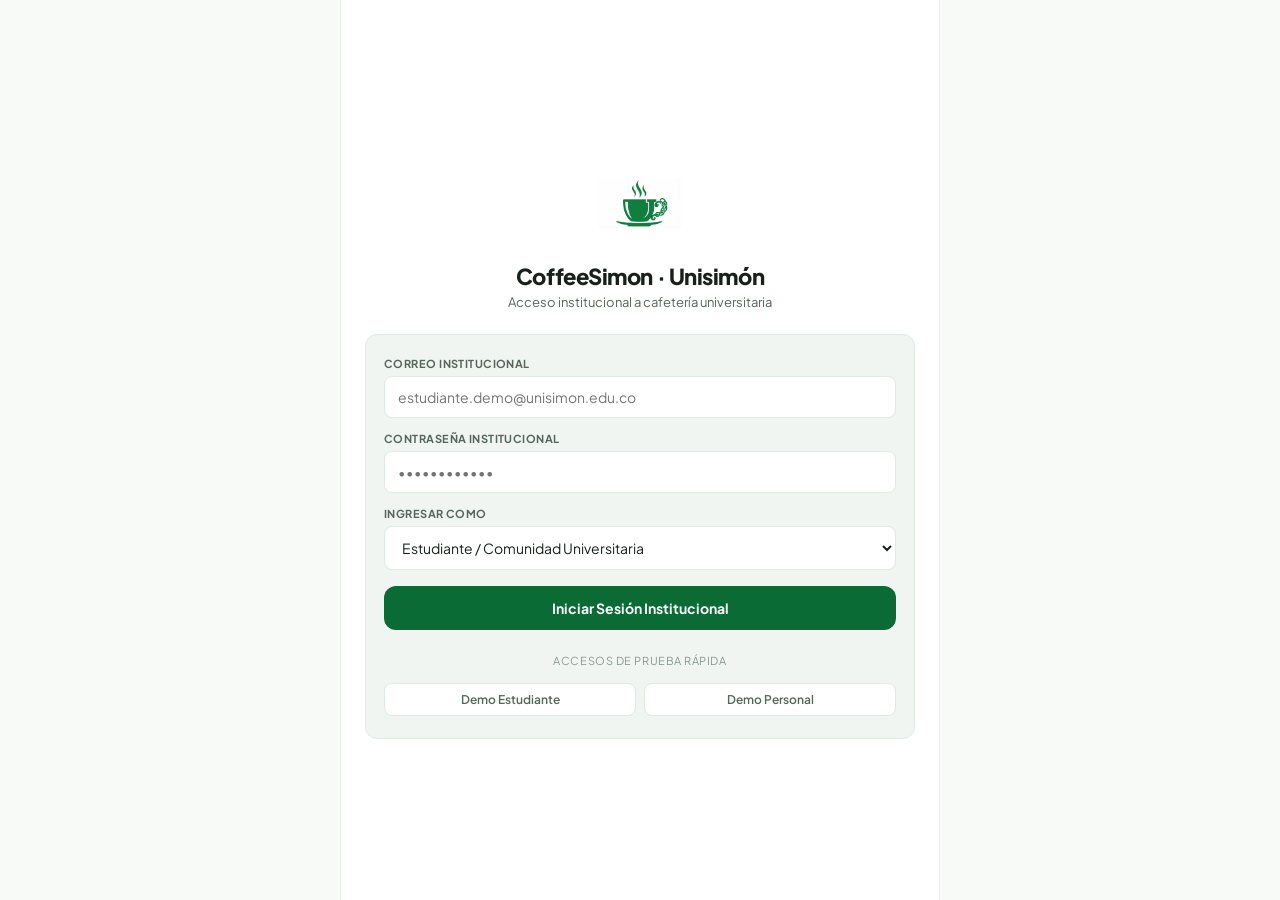
==== commit 3c48d486: "refactor: renombrar marca a CoffeeSimon y actualizar numero Nequi demo a 3000000000" ====
--- a/index.html
+++ b/index.html
@@ -3,7 +3,7 @@
 <head>
   <meta charset="UTF-8" />
   <meta name="viewport" content="width=device-width, initial-scale=1.0" />
-  <title>CoffeeGo · Cafetería Unisimón</title>
+  <title>CoffeeSimon · Cafetería Unisimón</title>
   <meta name="description" content="Sistema de pedidos sin fila para la cafetería de la Universidad Simón Bolívar." />
   <link rel="icon" type="image/jpeg" href="favicon.jpg" />
   <link rel="preconnect" href="https://fonts.googleapis.com" />
@@ -17,7 +17,7 @@
   <section id="view-login" class="active">
     <div class="login-brand-card">
       <img src="logo.jpg" alt="Logo Cafetería Unisimón" class="login-logo-img" />
-      <h1>CoffeeGo · Unisimón</h1>
+      <h1>CoffeeSimon · Unisimón</h1>
       <p>Acceso institucional a cafetería universitaria</p>
     </div>
     <div class="login-form-box">
@@ -69,9 +69,9 @@
     </div>
     <header class="header">
       <div class="brand">
-        <img src="logo.jpg" alt="Logo CoffeeGo" class="brand-logo-img" />
+        <img src="logo.jpg" alt="Logo CoffeeSimon" class="brand-logo-img" />
         <div class="brand-info">
-          <h2>CoffeeGo</h2>
+          <h2>CoffeeSimon</h2>
           <p>Universidad Simón Bolívar</p>
         </div>
       </div>
@@ -225,7 +225,7 @@
                 <div class="nequi-qr-wrap">
                   <div id="nequi-static-qr"></div>
                   <div class="nequi-info-text">
-                    <div>Número: <strong>314 555 8920</strong></div>
+                    <div>Número: <strong>300 000 0000</strong></div>
                     <div>Titular: <strong>Cafetería Central Unisimón</strong></div>
                     <div>Total exacto: <strong id="nequi-transfer-amount" style="color:var(--primary); font-size:14px">$0</strong></div>
                   </div>
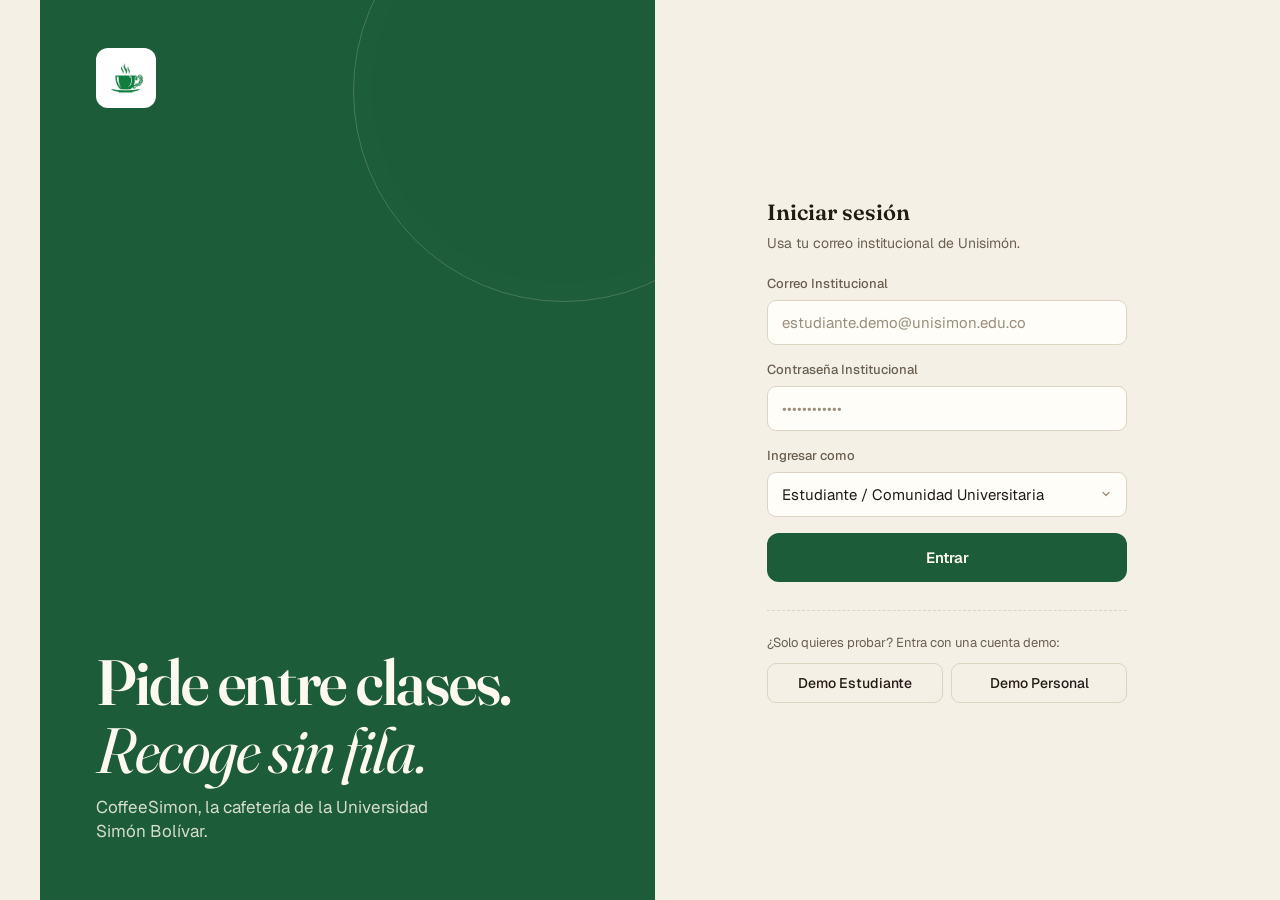
==== commit ab65fe30: "feat: rediseño visual completo (estilo carta de cafetería) - Tipografía Fraunces + Geist, paleta cre" ====
--- a/index.html
+++ b/index.html
@@ -8,7 +8,8 @@
   <link rel="icon" type="image/jpeg" href="favicon.jpg" />
   <link rel="preconnect" href="https://fonts.googleapis.com" />
   <link rel="preconnect" href="https://fonts.gstatic.com" crossorigin />
-  <link href="https://fonts.googleapis.com/css2?family=Plus+Jakarta+Sans:wght@400;500;600;700;800&display=swap" rel="stylesheet" />
+  <link href="https://fonts.googleapis.com/css2?family=Fraunces:ital,opsz,wght@0,9..144,400..700;1,9..144,400&family=Geist:wght@400;500;600;700&family=Geist+Mono:wght@400;500&display=swap" rel="stylesheet" />
+  <meta name="theme-color" content="#f5f0e6" />
   <script src="https://cdnjs.cloudflare.com/ajax/libs/qrcodejs/1.0.0/qrcode.min.js"></script>
   <link rel="stylesheet" href="styles.css" />
 </head>
@@ -17,10 +18,12 @@
   <section id="view-login" class="active">
     <div class="login-brand-card">
       <img src="logo.jpg" alt="Logo Cafetería Unisimón" class="login-logo-img" />
-      <h1>CoffeeSimon · Unisimón</h1>
-      <p>Acceso institucional a cafetería universitaria</p>
+      <h1>Pide entre clases.<br><em>Recoge sin fila.</em></h1>
+      <p>CoffeeSimon, la cafetería de la Universidad Simón Bolívar.</p>
     </div>
     <div class="login-form-box">
+      <h2>Iniciar sesión</h2>
+      <p class="login-lead">Usa tu correo institucional de Unisimón.</p>
       <form onsubmit="handleLoginSubmit(event)">
         <div class="field-group">
           <label for="login-email">Correo Institucional</label>
@@ -37,15 +40,69 @@
             <option value="staff">Personal de Cafetería (Cocina & Barra)</option>
           </select>
         </div>
-        <button type="submit" class="btn-action">Iniciar Sesión Institucional</button>
+        <button type="submit" class="btn-action">Entrar</button>
       </form>
-      <div style="margin-top: 18px; text-align: center;">
-        <span style="font-size:11px; color:var(--text-faint); text-transform:uppercase; letter-spacing:0.05em">Accesos de prueba rápida</span>
+      <div class="demo-access">
+        <span class="demo-access-label">¿Solo quieres probar? Entra con una cuenta demo:</span>
         <div class="demo-login-grid">
           <button type="button" class="btn-demo" onclick="fillQuickLogin('student')">Demo Estudiante</button>
           <button type="button" class="btn-demo" onclick="fillQuickLogin('staff')">Demo Personal</button>
         </div>
       </div>
+    </div>
+  </section>
+  <section id="view-location" class="location-screen" style="display:none;">
+    <button type="button" class="location-back-btn" onclick="showLoginView()" title="Volver al inicio de sesión">
+      <svg class="icon-svg" style="width:20px; height:20px" viewBox="0 0 24 24">
+        <polyline points="15 18 9 12 15 6"></polyline>
+      </svg>
+    </button>
+    <div class="location-header-card">
+      <div class="location-icon-bubble">
+        <svg class="icon-svg" style="width:26px; height:26px" viewBox="0 0 24 24">
+          <path d="M21 10c0 7-9 13-9 13s-9-6-9-13a9 9 0 0 1 18 0z"></path>
+          <circle cx="12" cy="10" r="3"></circle>
+        </svg>
+      </div>
+      <h2>¿Dónde te ubicas?</h2>
+      <p>Selecciona tu sede en la Universidad Simón Bolívar para personalizar tu menú y entrega</p>
+    </div>
+    <div class="location-cards-grid">
+      <button type="button" class="location-card" data-sede="Sede 1" onclick="selectSede('Sede 1')">
+        <div class="lc-badge">1</div>
+        <div class="lc-info">
+          <strong>Sede 1</strong>
+        </div>
+        <svg class="icon-svg lc-chevron" viewBox="0 0 24 24"><polyline points="9 18 15 12 9 6"></polyline></svg>
+      </button>
+      <button type="button" class="location-card" data-sede="Sede 2" onclick="selectSede('Sede 2')">
+        <div class="lc-badge">2</div>
+        <div class="lc-info">
+          <strong>Sede 2</strong>
+        </div>
+        <svg class="icon-svg lc-chevron" viewBox="0 0 24 24"><polyline points="9 18 15 12 9 6"></polyline></svg>
+      </button>
+      <button type="button" class="location-card" data-sede="Sede 3" onclick="selectSede('Sede 3')">
+        <div class="lc-badge">3</div>
+        <div class="lc-info">
+          <strong>Sede 3</strong>
+        </div>
+        <svg class="icon-svg lc-chevron" viewBox="0 0 24 24"><polyline points="9 18 15 12 9 6"></polyline></svg>
+      </button>
+      <button type="button" class="location-card" data-sede="Sede 4" onclick="selectSede('Sede 4')">
+        <div class="lc-badge">4</div>
+        <div class="lc-info">
+          <strong>Sede 4</strong>
+        </div>
+        <svg class="icon-svg lc-chevron" viewBox="0 0 24 24"><polyline points="9 18 15 12 9 6"></polyline></svg>
+      </button>
+      <button type="button" class="location-card" data-sede="Sede 5" onclick="selectSede('Sede 5')">
+        <div class="lc-badge">5</div>
+        <div class="lc-info">
+          <strong>Sede 5</strong>
+        </div>
+        <svg class="icon-svg lc-chevron" viewBox="0 0 24 24"><polyline points="9 18 15 12 9 6"></polyline></svg>
+      </button>
     </div>
   </section>
   <div id="authenticated-app" style="display:none; flex-direction:column; min-height:100vh;">
@@ -68,6 +125,11 @@
       </button>
     </div>
     <header class="header">
+      <button type="button" class="btn-back" id="btn-back" onclick="goBack()" title="Volver atrás" style="display:none">
+        <svg class="icon-svg" style="width:20px; height:20px" viewBox="0 0 24 24">
+          <polyline points="15 18 9 12 15 6"></polyline>
+        </svg>
+      </button>
       <div class="brand">
         <img src="logo.jpg" alt="Logo CoffeeSimon" class="brand-logo-img" />
         <div class="brand-info">
@@ -76,6 +138,10 @@
         </div>
       </div>
       <div class="header-actions">
+        <div class="cloud-sync-pill" id="cloud-sync-indicator" title="Sincronización multi-dispositivo activa">
+          <span class="cs-dot"></span>
+          <span>En vivo</span>
+        </div>
         <button class="btn-pill" id="role-indicator-badge" onclick="toggleRoleFromBadge()">
           <span id="role-badge-text">Estudiante</span>
         </button>
@@ -107,9 +173,17 @@
           <circle cx="12" cy="7" r="4"></circle>
         </svg>
         <strong id="display-user-name">Estudiante Demo</strong>
-        <span style="opacity:0.4">|</span>
+        <span class="user-strip-sep">|</span>
         <span id="display-user-sub">Cód. 20240001</span>
+        <span class="sede-pill" id="display-user-sede" onclick="openLocationSelection()" title="Cambiar de sede">
+          <svg class="icon-svg" style="width:11px; height:11px;" viewBox="0 0 24 24">
+            <path d="M21 10c0 7-9 13-9 13s-9-6-9-13a9 9 0 0 1 18 0z"></path>
+            <circle cx="12" cy="10" r="3"></circle>
+          </svg>
+          <span id="display-sede-text">Sede 1</span>
+        </span>
         <span class="reputation-badge" id="display-reputation">Fiabilidad 100% · 0 Faltas</span>
+        <span class="spending-pill" id="display-spending">Gasto acumulado: $0</span>
       </div>
       <button class="btn-logout" onclick="logoutSession()">
         <svg class="icon-svg" style="width:14px; height:14px" viewBox="0 0 24 24">
@@ -215,10 +289,36 @@
                   <small>Pago previo con comprobante</small>
                 </div>
               </div>
+              <div id="cash-bill-box" style="margin-top:10px; background:var(--surface-subtle); padding:12px; border-radius:var(--radius-sm); border:1px solid var(--border);">
+                <label style="font-size:11px; font-weight:700; color:var(--text-muted); display:block; margin-bottom:6px; text-transform:uppercase;">
+                  ¿Con qué billete vas a pagar en barra?
+                </label>
+                <div class="option-grid" style="grid-template-columns: repeat(4, 1fr); gap:6px;">
+                  <div class="radio-card selected" id="opt-bill-exact" onclick="selectCashBill('exact')">
+                    <span style="font-weight:700;">Exacto</span>
+                    <small>Sin cambio</small>
+                  </div>
+                  <div class="radio-card" id="opt-bill-10k" onclick="selectCashBill(10000)">
+                    <span style="font-weight:700;">$10.000</span>
+                    <small>Billete</small>
+                  </div>
+                  <div class="radio-card" id="opt-bill-20k" onclick="selectCashBill(20000)">
+                    <span style="font-weight:700;">$20.000</span>
+                    <small>Billete</small>
+                  </div>
+                  <div class="radio-card" id="opt-bill-50k" onclick="selectCashBill(50000)">
+                    <span style="font-weight:700;">$50.000</span>
+                    <small>Billete</small>
+                  </div>
+                </div>
+                <div id="cash-bill-feedback" style="margin-top:8px; font-size:12px; font-weight:600; color:var(--primary);">
+                  Pago con dinero exacto en barra.
+                </div>
+              </div>
               <div id="nequi-info-box" class="nequi-box" style="display:none;">
                 <div class="nequi-header">
                   <div>
-                    <strong style="color:var(--primary); font-size:13px; display:block">PAGO DIRECTO POR NEQUI</strong>
+                    <strong style="color:var(--text); font-size:14px; display:block">Pago por Nequi</strong>
                     <span style="font-size:11px; color:var(--text-muted)">Escanea el QR o transfiere al número oficial</span>
                   </div>
                 </div>
@@ -279,7 +379,7 @@
                 <span id="sum-total">$0</span>
               </div>
             </div>
-            <button class="btn-action" id="btn-confirm-order" onclick="confirmOrder()">Confirmar y Generar Código QR</button>
+            <button class="btn-action" id="btn-confirm-order" onclick="confirmOrder()">Confirmar pedido</button>
           </div>
         </div>
       </section>
@@ -311,9 +411,12 @@
           </div>
           <div class="ticket-meta">
             <div><strong>Estudiante:</strong> <span id="tk-student">--</span></div>
+            <div><strong>Código Institucional:</strong> <span id="tk-student-code">--</span></div>
+            <div><strong>Sede:</strong> <span id="tk-sede">Sede 1</span></div>
             <div><strong>Modalidad:</strong> <span id="tk-type">Para llevar</span></div>
             <div><strong>Hora estimada:</strong> <span id="tk-time">Lo antes posible</span></div>
             <div><strong>Pago:</strong> <span id="tk-pay">Efectivo en caja</span></div>
+            <div id="tk-cash-change-row" style="display:none"><strong>Detalle Efectivo:</strong> <span id="tk-cash-change-detail">--</span></div>
             <div id="tk-nequi-meta-row" style="display:none"><strong>Comprobante Nequi:</strong> <span id="tk-nequi-meta">--</span></div>
             <div><strong>Fecha:</strong> <span id="tk-date">--</span></div>
           </div>
@@ -322,14 +425,28 @@
             <span>Total</span>
             <span id="tk-total">$0</span>
           </div>
-          <button class="btn-action" style="margin-top:16px" onclick="switchView('orders')">Ver Estado en Mis Pedidos</button>
-          <button class="btn-secondary-action" onclick="switchView('menu')">Volver al Menú</button>
+          <button type="button" class="btn-secondary-action" style="margin-top:16px; display:flex; align-items:center; justify-content:center; gap:8px;" onclick="downloadCurrentTicketPDF()">
+            <svg class="icon-svg" style="width:16px; height:16px" viewBox="0 0 24 24">
+              <path d="M21 15v4a2 2 0 0 1-2 2H5a2 2 0 0 1-2-2v-4"></path>
+              <polyline points="7 10 12 15 17 10"></polyline>
+              <line x1="12" y1="15" x2="12" y2="3"></line>
+            </svg>
+            <span>Descargar comprobante (PDF)</span>
+          </button>
+          <button class="btn-action" style="margin-top:8px" onclick="switchView('orders')">Seguir mi pedido</button>
+          <button class="btn-secondary-action" onclick="switchView('menu')">Volver al menú</button>
         </div>
       </section>
       <section id="view-orders" class="view">
-        <div style="padding: 18px 18px 8px;">
-          <h2 class="section-headline">Mis Pedidos</h2>
-          <p class="section-subtitle">Sigue en tiempo real la preparación y retiro de tus órdenes</p>
+        <div class="view-head">
+          <div>
+            <h2 class="section-headline">Mis Pedidos</h2>
+            <p class="section-subtitle">Sigue en tiempo real la preparación y retiro de tus órdenes</p>
+          </div>
+          <button type="button" class="btn-pill" style="border-color:transparent; color:var(--danger); background:transparent;" onclick="confirmClearOrderHistory()">
+            <svg class="icon-svg" style="width:12px; height:12px;" viewBox="0 0 24 24"><polyline points="3 6 5 6 21 6"></polyline><path d="M19 6v14a2 2 0 0 1-2 2H7a2 2 0 0 1-2-2V6m3 0V4a2 2 0 0 1 2-2h4a2 2 0 0 1 2 2v2"></path></svg>
+            <span>Borrar Historial</span>
+          </button>
         </div>
         <div id="orders-feed"></div>
       </section>
@@ -342,7 +459,7 @@
               <rect x="14" y="14" width="7" height="7"></rect>
               <rect x="3" y="14" width="7" height="7"></rect>
             </svg>
-            <span>Comandas</span>
+            <span>Cola de pedidos</span>
             <span class="subnav-badge" id="staff-badge-queue">0</span>
           </button>
           <button type="button" class="staff-subnav-btn" id="staff-subtab-calendar" onclick="switchStaffSubtab('calendar')">
@@ -387,18 +504,20 @@
           </div>
 
           <div style="padding: 12px 18px; border-bottom: 1px solid var(--border); background: var(--surface);">
-            <label style="font-size:11px; font-weight:700; color:var(--text-muted); display:block; margin-bottom:6px">ENTREGA RÁPIDA EN BARRA</label>
+            <label style="color:var(--text-muted); display:block; margin-bottom:6px">Entrega rápida en barra</label>
             <div style="display:flex; gap:8px;">
               <input type="text" id="staff-code-input" class="input-clean" placeholder="Ej: CGO-0001" style="text-transform:uppercase" />
-              <button type="button" class="btn-pill" style="background:var(--primary); color:#fff;" onclick="quickValidateStaffCode()">Entregar</button>
+              <button type="button" class="btn-pill" style="background:var(--primary); color:var(--on-primary);" onclick="quickValidateStaffCode()">Entregar</button>
             </div>
           </div>
 
           <div class="product-section-title" style="display:flex; justify-content:space-between; align-items:center; flex-wrap:wrap; gap:8px;">
-            <span>Comandas en vivo</span>
-            <div style="display:flex; gap:4px;">
-              <button type="button" class="ktc-chip active" id="sort-arrival" onclick="setStaffSort('arrival')">Por llegada</button>
-              <button type="button" class="ktc-chip" id="sort-priority" onclick="setStaffSort('priority')">Por rapidez</button>
+            <span>En cola</span>
+            <div style="display:flex; align-items:center; gap:6px; flex-wrap:wrap;">
+              <span style="font-size:13px; font-weight:500; color:var(--text-muted);">Ordenar:</span>
+              <button type="button" class="ktc-chip active" id="sort-arrival" onclick="setStaffSort('arrival')">Por turno</button>
+              <button type="button" class="ktc-chip" id="sort-priority" onclick="setStaffSort('priority')">Más rápidos</button>
+              <button type="button" class="ktc-chip" id="sort-slowest" onclick="setStaffSort('slowest')">Más demorados</button>
             </div>
           </div>
 
@@ -491,7 +610,7 @@
             </div>
             <div class="ktc-custom-row">
               <input type="number" id="input-custom-wait" class="input-clean" placeholder="Minutos personalizados..." min="1" max="180" style="padding:8px 10px; font-size:13px;" />
-              <button type="button" class="btn-pill" style="background:var(--primary); color:#fff; border-color:var(--primary);" onclick="applyCustomWaitTime()">Fijar</button>
+              <button type="button" class="btn-pill" style="background:var(--primary); color:var(--on-primary); border-color:var(--primary);" onclick="applyCustomWaitTime()">Fijar</button>
             </div>
           </div>
 
@@ -611,7 +730,7 @@
   <div class="modal-sheet" style="text-align:center;">
     <div class="modal-handle"></div>
     <h3 style="font-size:16px; font-weight:800; margin-bottom:4px">Comprobante de Transferencia Nequi</h3>
-    <p style="font-size:12px; color:var(--text-muted); margin-bottom:12px" id="modal-viewer-info">Verificación de comanda</p>
+    <p style="font-size:12px; color:var(--text-muted); margin-bottom:12px" id="modal-viewer-info">Verificación de pedido</p>
     <div style="background:#000; padding:10px; border-radius:var(--radius-sm); display:inline-block; max-width:100%;">
       <img id="modal-viewer-img" src="" alt="Comprobante completo" style="max-width:100%; max-height:50vh; object-fit:contain;" />
     </div>
@@ -674,6 +793,69 @@
     </button>
   </div>
 </div>
+<div class="modal-backdrop" id="modal-rate" onclick="closeModalOnBackdrop(event, 'modal-rate')">
+  <div class="modal-sheet" style="text-align:center;">
+    <div class="modal-handle"></div>
+    <div style="width:48px; height:48px; margin:0 auto 10px; background:var(--accent-light); border-radius:var(--radius-full); display:flex; align-items:center; justify-content:center; color:var(--primary);">
+      <svg class="icon-svg" style="width:24px; height:24px" viewBox="0 0 24 24">
+        <polygon points="12 2 15.09 8.26 22 9.27 17 14.14 18.18 21.02 12 17.77 5.82 21.02 7 14.14 2 9.27 8.91 8.26 12 2"></polygon>
+      </svg>
+    </div>
+    <h3 style="font-size:17px; font-weight:800; margin-bottom:4px;">¿Cómo calificarías CoffeeSimon?</h3>
+    <p style="font-size:12px; color:var(--text-muted); margin-bottom:14px;">Tu opinión ayuda a mejorar la logística y tiempos de la cafetería de Unisimón.</p>
+    <div class="rate-stars-row" id="rate-stars-container" style="display:flex; justify-content:center; gap:8px; margin-bottom:14px;">
+      <button type="button" class="btn-star" onclick="setRatingStars(1)" data-val="1">
+        <svg class="icon-svg" style="width:28px; height:28px" viewBox="0 0 24 24"><polygon points="12 2 15.09 8.26 22 9.27 17 14.14 18.18 21.02 12 17.77 5.82 21.02 7 14.14 2 9.27 8.91 8.26 12 2"></polygon></svg>
+      </button>
+      <button type="button" class="btn-star" onclick="setRatingStars(2)" data-val="2">
+        <svg class="icon-svg" style="width:28px; height:28px" viewBox="0 0 24 24"><polygon points="12 2 15.09 8.26 22 9.27 17 14.14 18.18 21.02 12 17.77 5.82 21.02 7 14.14 2 9.27 8.91 8.26 12 2"></polygon></svg>
+      </button>
+      <button type="button" class="btn-star" onclick="setRatingStars(3)" data-val="3">
+        <svg class="icon-svg" style="width:28px; height:28px" viewBox="0 0 24 24"><polygon points="12 2 15.09 8.26 22 9.27 17 14.14 18.18 21.02 12 17.77 5.82 21.02 7 14.14 2 9.27 8.91 8.26 12 2"></polygon></svg>
+      </button>
+      <button type="button" class="btn-star" onclick="setRatingStars(4)" data-val="4">
+        <svg class="icon-svg" style="width:28px; height:28px" viewBox="0 0 24 24"><polygon points="12 2 15.09 8.26 22 9.27 17 14.14 18.18 21.02 12 17.77 5.82 21.02 7 14.14 2 9.27 8.91 8.26 12 2"></polygon></svg>
+      </button>
+      <button type="button" class="btn-star" onclick="setRatingStars(5)" data-val="5">
+        <svg class="icon-svg" style="width:28px; height:28px" viewBox="0 0 24 24"><polygon points="12 2 15.09 8.26 22 9.27 17 14.14 18.18 21.02 12 17.77 5.82 21.02 7 14.14 2 9.27 8.91 8.26 12 2"></polygon></svg>
+      </button>
+    </div>
+    <div style="display:flex; flex-wrap:wrap; justify-content:center; gap:6px; margin-bottom:12px;">
+      <button type="button" class="tag-chip" onclick="toggleRateTag(this)">Rapidez</button>
+      <button type="button" class="tag-chip" onclick="toggleRateTag(this)">Buena temperatura</button>
+      <button type="button" class="tag-chip" onclick="toggleRateTag(this)">Atención en barra</button>
+      <button type="button" class="tag-chip" onclick="toggleRateTag(this)">Fácil de ordenar</button>
+    </div>
+    <div class="cart-form-group" style="text-align:left; margin-top:0;">
+      <input type="text" id="rate-feedback-input" class="input-clean" placeholder="Escribe un comentario adicional (opcional)..." />
+    </div>
+    <button type="button" class="btn-action" style="margin-top:10px;" onclick="submitRating()">
+      Enviar Calificación
+    </button>
+    <button type="button" class="btn-secondary-action" onclick="dismissRateModal()">
+      Ahora no
+    </button>
+  </div>
+</div>
+<div class="modal-backdrop" id="modal-clear-history" onclick="closeModalOnBackdrop(event, 'modal-clear-history')">
+  <div class="modal-sheet" style="text-align:center;">
+    <div class="modal-handle"></div>
+    <div style="width:48px; height:48px; margin:0 auto 10px; background:var(--danger-bg); border-radius:var(--radius-full); display:flex; align-items:center; justify-content:center; color:var(--danger);">
+      <svg class="icon-svg" style="width:24px; height:24px" viewBox="0 0 24 24">
+        <polyline points="3 6 5 6 21 6"></polyline>
+        <path d="M19 6v14a2 2 0 0 1-2 2H7a2 2 0 0 1-2-2V6m3 0V4a2 2 0 0 1 2-2h4a2 2 0 0 1 2 2v2"></path>
+      </svg>
+    </div>
+    <h3 style="font-size:17px; font-weight:800; color:var(--text); margin-bottom:4px;">¿Borrar historial de pedidos?</h3>
+    <p style="font-size:12px; color:var(--text-muted); margin-bottom:16px;">Se eliminarán los registros de tus pedidos entregados y cancelados. Los pedidos activos en preparación se mantendrán.</p>
+    <button type="button" class="btn-action" style="background:var(--danger); color:#fff;" onclick="executeClearHistory()">
+      Sí, borrar historial terminado
+    </button>
+    <button type="button" class="btn-secondary-action" onclick="document.getElementById('modal-clear-history').classList.remove('open')">
+      Cancelar
+    </button>
+  </div>
+</div>
 <div id="toast"></div>
 <script src="app.js"></script>
 </body>
--- a/styles.css
+++ b/styles.css
@@ -1,1261 +1,1547 @@
-    :root {
-      --bg: #f8faf8;
-      --surface: #ffffff;
-      --surface-subtle: #f0f5f1;
-      --border: #e1e9e3;
-      --border-subtle: #ecf2ee;
-      --text: #17211a;
-      --text-muted: #55665a;
-      --text-faint: #88998d;
-      --primary: #0a6b35;
-      --primary-hover: #075228;
-      --accent: #0b7c3d;
-      --accent-light: #e6f4ec;
-      --badge-bg: #e5ede7;
-      --success: #1e7e44;
-      --success-bg: #eaf5ed;
-      --warning: #b26500;
-      --warning-bg: #fdf3e5;
-      --danger: #b53327;
-      --danger-bg: #fbeee8;
-      --radius: 12px;
-      --radius-sm: 8px;
-      --radius-full: 9999px;
-      --font: 'Plus Jakarta Sans', -apple-system, BlinkMacSystemFont, sans-serif;
-    }
-    [data-theme="dark"] {
-      --bg: #141210;
-      --surface: #1d1916;
-      --surface-subtle: #26211d;
-      --border: #332d27;
-      --border-subtle: #2a241f;
-      --text: #f3efe9;
-      --text-muted: #a69e94;
-      --text-faint: #6e675e;
-      --primary: #2eb86b;
-      --primary-hover: #3dd27e;
-      --accent: #2eb86b;
-      --accent-light: #25201b;
-      --badge-bg: #29241f;
-      --success: #52b174;
-      --success-bg: #162a1c;
-      --warning: #e09324;
-      --warning-bg: #2b2010;
-      --danger: #e05e50;
-      --danger-bg: #2a1614;
-    }
-    * { box-sizing: border-box; margin: 0; padding: 0; }
-    html, body {
-      font-family: var(--font);
-      background: var(--bg);
-      color: var(--text);
-      min-height: 100vh;
-      -webkit-font-smoothing: antialiased;
-    }
-    button { font-family: inherit; border: none; background: none; cursor: pointer; color: inherit; }
-    input, select, textarea { font-family: inherit; color: inherit; }
-    .icon-svg {
-      width: 18px;
-      height: 18px;
-      fill: none;
-      stroke: currentColor;
-      stroke-width: 2;
-      stroke-linecap: round;
-      stroke-linejoin: round;
-      display: inline-block;
-      vertical-align: middle;
-      flex-shrink: 0;
-    }
-    .app-container {
-      max-width: 600px;
-      margin: 0 auto;
-      min-height: 100vh;
-      display: flex;
-      flex-direction: column;
-      background: var(--surface);
-      border-left: 1px solid var(--border-subtle);
-      border-right: 1px solid var(--border-subtle);
-      position: relative;
-    }
-    #view-login {
-      display: none;
-      flex: 1;
-      padding: 32px 24px;
-      flex-direction: column;
-      justify-content: center;
-      min-height: 100vh;
-    }
-    #view-login.active {
-      display: flex;
-    }
-    .login-brand-card {
-      text-align: center;
-      margin-bottom: 24px;
-    }
-    .login-logo-img {
-      width: 84px;
-      height: 84px;
-      object-fit: contain;
-      margin-bottom: 12px;
-    }
-    .login-brand-card h1 {
-      font-size: 22px;
-      font-weight: 800;
-      letter-spacing: -0.02em;
-    }
-    .login-brand-card p {
-      font-size: 13px;
-      color: var(--text-muted);
-      margin-top: 4px;
-    }
-    .login-form-box {
-      background: var(--surface-subtle);
-      border: 1px solid var(--border);
-      border-radius: var(--radius);
-      padding: 22px 18px;
-    }
-    .field-group {
-      margin-bottom: 14px;
-    }
-    .field-group label {
-      display: block;
-      font-size: 11px;
-      font-weight: 700;
-      color: var(--text-muted);
-      margin-bottom: 6px;
-      text-transform: uppercase;
-      letter-spacing: 0.04em;
-    }
-    .input-clean {
-      width: 100%;
-      background: var(--surface);
-      border: 1px solid var(--border);
-      border-radius: var(--radius-sm);
-      padding: 11px 13px;
-      font-size: 14px;
-      outline: none;
-      transition: border-color 0.15s ease;
-    }
-    .input-clean:focus {
-      border-color: var(--primary);
-    }
-    .demo-login-grid {
-      display: grid;
-      grid-template-columns: 1fr 1fr;
-      gap: 8px;
-      margin-top: 14px;
-    }
-    .btn-demo {
-      padding: 8px 10px;
-      font-size: 12px;
-      font-weight: 600;
-      background: var(--surface);
-      border: 1px solid var(--border);
-      border-radius: var(--radius-sm);
-      color: var(--text-muted);
-      text-align: center;
-      cursor: pointer;
-    }
-    .btn-demo:hover {
-      border-color: var(--primary);
-      color: var(--primary);
-    }
-    .header {
-      position: sticky;
-      top: 0;
-      z-index: 40;
-      background: var(--surface);
-      border-bottom: 1px solid var(--border);
-      padding: 10px 18px;
-      display: flex;
-      align-items: center;
-      justify-content: space-between;
-    }
-    .brand {
-      display: flex;
-      align-items: center;
-      gap: 10px;
-    }
-    .brand-logo-img {
-      width: 36px;
-      height: 36px;
-      object-fit: contain;
-    }
-    .brand-info h2 {
-      font-size: 15px;
-      font-weight: 800;
-      line-height: 1.2;
-    }
-    .brand-info p {
-      font-size: 11px;
-      color: var(--text-muted);
-    }
-    .header-actions {
-      display: flex;
-      align-items: center;
-      gap: 6px;
-    }
-    .btn-pill {
-      font-size: 12px;
-      font-weight: 600;
-      padding: 6px 12px;
-      border-radius: var(--radius-full);
-      background: var(--surface-subtle);
-      border: 1px solid var(--border);
-      display: inline-flex;
-      align-items: center;
-      gap: 6px;
-    }
-    .btn-icon {
-      width: 36px;
-      height: 36px;
-      border-radius: var(--radius-sm);
-      display: flex;
-      align-items: center;
-      justify-content: center;
-      color: var(--text-muted);
-      position: relative;
-    }
-    .btn-icon:hover {
-      background: var(--surface-subtle);
-      color: var(--text);
-    }
-    .btn-icon .cart-dot {
-      position: absolute;
-      top: 4px;
-      right: 4px;
-      background: var(--primary);
-      color: #fff;
-      font-size: 10px;
-      font-weight: 700;
-      width: 16px;
-      height: 16px;
-      border-radius: var(--radius-full);
-      display: flex;
-      align-items: center;
-      justify-content: center;
-    }
-    .user-strip {
-      background: var(--surface-subtle);
-      padding: 8px 18px;
-      border-bottom: 1px solid var(--border);
-      display: flex;
-      align-items: center;
-      justify-content: space-between;
-      font-size: 12px;
-    }
-    .user-strip-details {
-      display: flex;
-      align-items: center;
-      gap: 8px;
-      color: var(--text-muted);
-      flex-wrap: wrap;
-    }
-    .user-strip-details strong {
-      color: var(--text);
-    }
-    .reputation-badge {
-      font-size: 11px;
-      font-weight: 700;
-      padding: 2px 8px;
-      border-radius: var(--radius-full);
-      display: inline-flex;
-      align-items: center;
-      gap: 4px;
-      background: var(--success-bg);
-      color: var(--success);
-    }
-    .reputation-badge.warning {
-      background: var(--warning-bg);
-      color: var(--warning);
-    }
-    .reputation-badge.danger {
-      background: var(--danger-bg);
-      color: var(--danger);
-    }
-    .btn-logout {
-      color: var(--danger);
-      font-weight: 600;
-      display: inline-flex;
-      align-items: center;
-      gap: 4px;
-    }
-    .strike-alert-banner {
-      background: var(--danger-bg);
-      border-bottom: 1px solid var(--danger);
-      color: var(--danger);
-      padding: 8px 18px;
-      font-size: 12px;
-      font-weight: 600;
-      display: none;
-    }
-    .kitchen-status-banner {
-      padding: 9px 18px;
-      font-size: 12px;
-      display: flex;
-      align-items: center;
-      justify-content: space-between;
-      border-bottom: 1px solid var(--border);
-      background: var(--surface);
-    }
-    .ks-dot {
-      width: 8px;
-      height: 8px;
-      border-radius: 50%;
-      display: inline-block;
-      margin-right: 6px;
-    }
-    .ks-normal { background: var(--success); }
-    .ks-busy { background: var(--warning); }
-    .ks-paused { background: var(--danger); }
-    .main-view {
-      flex: 1;
-      padding-bottom: 74px;
-    }
-    .view {
-      display: none;
-    }
-    .view.active {
-      display: block;
-    }
-    .search-wrapper {
-      padding: 14px 18px 8px;
-      position: relative;
-    }
-    .search-input-wrapper {
-      position: relative;
-      display: flex;
-      align-items: center;
-    }
-    .search-input-wrapper .icon-svg {
-      position: absolute;
-      left: 12px;
-      color: var(--text-faint);
-    }
-    .search-input-wrapper input {
-      padding-left: 38px;
-    }
-    .cat-nav {
-      display: flex;
-      gap: 6px;
-      padding: 8px 18px 12px;
-      overflow-x: auto;
-      scrollbar-width: none;
-    }
-    .cat-nav::-webkit-scrollbar { display: none; }
-    .cat-tab {
-      padding: 6px 13px;
-      border-radius: var(--radius-full);
-      font-size: 13px;
-      font-weight: 600;
-      color: var(--text-muted);
-      border: 1px solid var(--border);
-      white-space: nowrap;
-      transition: all 0.15s ease;
-      display: inline-flex;
-      align-items: center;
-      gap: 6px;
-    }
-    .cat-tab.active {
-      background: var(--primary);
-      color: #ffffff;
-      border-color: var(--primary);
-    }
-    .product-section-title {
-      padding: 12px 18px 6px;
-      font-size: 12px;
-      font-weight: 700;
-      text-transform: uppercase;
-      letter-spacing: 0.05em;
-      color: var(--text-faint);
-    }
-    .product-list {
-      display: flex;
-      flex-direction: column;
-    }
-    .product-row {
-      display: flex;
-      align-items: center;
-      gap: 14px;
-      padding: 12px 18px;
-      border-bottom: 1px solid var(--border-subtle);
-      cursor: pointer;
-      transition: background 0.12s ease;
-    }
-    .product-row:hover {
-      background: var(--surface-subtle);
-    }
-    .product-row.disabled {
-      opacity: 0.45;
-      cursor: not-allowed;
-    }
-    .product-img-box {
-      width: 64px;
-      height: 64px;
-      border-radius: var(--radius-sm);
-      overflow: hidden;
-      background: var(--surface-subtle);
-      border: 1px solid var(--border);
-      flex-shrink: 0;
-      position: relative;
-    }
-    .product-img-box img {
-      width: 100%;
-      height: 100%;
-      object-fit: cover;
-      display: block;
-    }
-    .product-details {
-      flex: 1;
-      min-width: 0;
-    }
-    .product-meta {
-      display: flex;
-      align-items: baseline;
-      justify-content: space-between;
-      gap: 8px;
-      margin-bottom: 3px;
-    }
-    .product-title {
-      font-size: 14px;
-      font-weight: 700;
-      color: var(--text);
-    }
-    .product-price {
-      font-size: 14px;
-      font-weight: 700;
-      color: var(--text);
-      white-space: nowrap;
-    }
-    .product-desc {
-      font-size: 12px;
-      color: var(--text-muted);
-      line-height: 1.4;
-      white-space: nowrap;
-      overflow: hidden;
-      text-overflow: ellipsis;
-    }
-    .product-badge-row {
-      display: flex;
-      align-items: center;
-      gap: 6px;
-      margin-top: 4px;
-    }
-    .mini-badge {
-      font-size: 10px;
-      font-weight: 600;
-      padding: 2px 6px;
-      border-radius: 4px;
-      background: var(--badge-bg);
-      color: var(--text-muted);
-    }
-    .mini-badge.out {
-      background: var(--danger-bg);
-      color: var(--danger);
-    }
-    .fav-btn {
-      color: var(--text-faint);
-      padding: 8px;
-      border-radius: var(--radius-sm);
-      display: flex;
-      align-items: center;
-      justify-content: center;
-    }
-    .fav-btn.active {
-      color: #e53e3e;
-    }
-    .cart-container {
-      padding: 18px;
-    }
-    .section-headline {
-      font-size: 20px;
-      font-weight: 800;
-      letter-spacing: -0.02em;
-      margin-bottom: 4px;
-    }
-    .section-subtitle {
-      font-size: 13px;
-      color: var(--text-muted);
-      margin-bottom: 18px;
-    }
-    .cart-item-row {
-      display: flex;
-      align-items: flex-start;
-      gap: 12px;
-      padding: 12px 0;
-      border-bottom: 1px solid var(--border-subtle);
-    }
-    .cart-item-img {
-      width: 48px;
-      height: 48px;
-      border-radius: var(--radius-sm);
-      overflow: hidden;
-      border: 1px solid var(--border);
-      flex-shrink: 0;
-    }
-    .cart-item-img img {
-      width: 100%;
-      height: 100%;
-      object-fit: cover;
-    }
-    .cart-item-info {
-      flex: 1;
-    }
-    .cart-item-info h4 {
-      font-size: 14px;
-      font-weight: 700;
-    }
-    .cart-item-options {
-      font-size: 11px;
-      color: var(--text-muted);
-      margin-top: 2px;
-    }
-    .cart-item-controls {
-      display: flex;
-      align-items: center;
-      gap: 8px;
-      margin-top: 8px;
-    }
-    .qty-btn {
-      width: 26px;
-      height: 26px;
-      border-radius: var(--radius-sm);
-      background: var(--surface-subtle);
-      border: 1px solid var(--border);
-      display: flex;
-      align-items: center;
-      justify-content: center;
-      font-size: 14px;
-      font-weight: 700;
-    }
-    .qty-num {
-      font-size: 13px;
-      font-weight: 700;
-      min-width: 20px;
-      text-align: center;
-    }
-    .cart-form-group {
-      margin-top: 18px;
-      background: var(--surface-subtle);
-      border-radius: var(--radius);
-      padding: 14px;
-      border: 1px solid var(--border);
-    }
-    .cart-form-group label {
-      display: block;
-      font-size: 11px;
-      font-weight: 700;
-      margin-bottom: 8px;
-      text-transform: uppercase;
-      letter-spacing: 0.04em;
-      color: var(--text-muted);
-    }
-    .option-grid {
-      display: grid;
-      grid-template-columns: repeat(2, 1fr);
-      gap: 8px;
-      margin-bottom: 8px;
-    }
-    .radio-card {
-      border: 1px solid var(--border);
-      background: var(--surface);
-      padding: 10px;
-      border-radius: var(--radius-sm);
-      cursor: pointer;
-      font-size: 13px;
-      font-weight: 600;
-      display: flex;
-      flex-direction: column;
-      gap: 3px;
-    }
-    .radio-card.selected {
-      border-color: var(--primary);
-      background: var(--accent-light);
-    }
-    .radio-card small {
-      font-size: 11px;
-      color: var(--text-muted);
-      font-weight: normal;
-    }
-    .nequi-box {
-      background: var(--surface);
-      border: 1px solid var(--border);
-      border-radius: var(--radius-sm);
-      padding: 14px;
-      margin-top: 10px;
-    }
-    .nequi-header {
-      display: flex;
-      align-items: center;
-      gap: 10px;
-      margin-bottom: 12px;
-      border-bottom: 1px dashed var(--border);
-      padding-bottom: 10px;
-    }
-    .nequi-qr-wrap {
-      display: flex;
-      align-items: center;
-      gap: 14px;
-      margin-bottom: 14px;
-    }
-    #nequi-static-qr {
-      background: #ffffff;
-      padding: 6px;
-      border-radius: var(--radius-sm);
-      border: 1px solid var(--border);
-    }
-    .nequi-info-text {
-      font-size: 12px;
-      line-height: 1.6;
-    }
-    .step-box {
-      background: var(--surface-subtle);
-      border: 1px solid var(--border);
-      border-radius: var(--radius-sm);
-      padding: 10px 12px;
-      margin-bottom: 10px;
-    }
-    .step-box-title {
-      font-size: 12px;
-      font-weight: 700;
-      margin-bottom: 4px;
-      display: flex;
-      align-items: center;
-      gap: 6px;
-    }
-    .upload-proof-box {
-      display: none;
-      margin-top: 8px;
-    }
-    .proof-preview-img {
-      width: 100%;
-      max-height: 160px;
-      object-fit: contain;
-      border-radius: var(--radius-sm);
-      border: 1px solid var(--border);
-      margin-top: 8px;
-      background: var(--surface);
-      display: none;
-    }
-    .summary-box {
-      margin-top: 16px;
-      padding-top: 14px;
-      border-top: 1px solid var(--border);
-    }
-    .summary-line {
-      display: flex;
-      justify-content: space-between;
-      font-size: 13px;
-      color: var(--text-muted);
-      margin-bottom: 6px;
-    }
-    .summary-line.total {
-      font-size: 17px;
-      font-weight: 800;
-      color: var(--text);
-      margin-top: 8px;
-      padding-top: 8px;
-      border-top: 1px dashed var(--border);
-    }
-    .btn-action {
-      width: 100%;
-      background: var(--primary);
-      color: #ffffff;
-      font-size: 14px;
-      font-weight: 700;
-      padding: 13px;
-      border-radius: var(--radius);
-      margin-top: 16px;
-      display: flex;
-      align-items: center;
-      justify-content: center;
-      gap: 8px;
-    }
-    .btn-action:hover {
-      background: var(--primary-hover);
-    }
-    .btn-action:disabled {
-      opacity: 0.5;
-      cursor: not-allowed;
-    }
-    .btn-secondary-action {
-      width: 100%;
-      background: transparent;
-      color: var(--text);
-      border: 1px solid var(--border);
-      font-size: 13px;
-      font-weight: 600;
-      padding: 11px;
-      border-radius: var(--radius);
-      margin-top: 8px;
-    }
-    .ticket-card {
-      background: var(--surface);
-      border: 1px solid var(--border);
-      border-radius: var(--radius);
-      padding: 20px;
-      margin: 14px 18px;
-    }
-    .ticket-header {
-      text-align: center;
-      border-bottom: 1px dashed var(--border);
-      padding-bottom: 14px;
-      margin-bottom: 14px;
-    }
-    .ticket-header h3 {
-      font-size: 18px;
-      font-weight: 800;
-    }
-    .ticket-header p {
-      font-size: 12px;
-      color: var(--text-muted);
-    }
-    .ticket-code {
-      display: inline-block;
-      font-size: 20px;
-      font-weight: 800;
-      letter-spacing: 0.08em;
-      padding: 5px 14px;
-      background: var(--surface-subtle);
-      border-radius: var(--radius-sm);
-      margin: 10px 0 6px;
-    }
-    .qr-holder {
-      display: flex;
-      justify-content: center;
-      margin: 16px 0;
-    }
-    .pickup-timer-box {
-      background: var(--warning-bg);
-      border: 1px solid var(--warning);
-      border-radius: var(--radius-sm);
-      padding: 10px 14px;
-      margin: 12px 0;
-      text-align: center;
-    }
-    .pickup-timer-box.expired {
-      background: var(--danger-bg);
-      border-color: var(--danger);
-      color: var(--danger);
-    }
-    .pt-title {
-      font-size: 11px;
-      font-weight: 700;
-      text-transform: uppercase;
-      letter-spacing: 0.04em;
-      color: var(--warning);
-    }
-    .pickup-timer-box.expired .pt-title {
-      color: var(--danger);
-    }
-    .pt-countdown {
-      font-size: 22px;
-      font-weight: 800;
-      letter-spacing: 0.05em;
-      margin: 2px 0;
-    }
-    .pt-desc {
-      font-size: 11px;
-      color: var(--text-muted);
-    }
-    .nequi-pending-notice {
-      background: var(--warning-bg);
-      border: 1px solid var(--warning);
-      border-radius: var(--radius-sm);
-      padding: 12px;
-      margin: 12px 0;
-      font-size: 12px;
-      line-height: 1.5;
-    }
-    .ticket-meta {
-      font-size: 12px;
-      color: var(--text-muted);
-      line-height: 1.7;
-      border-bottom: 1px dashed var(--border);
-      padding-bottom: 12px;
-      margin-bottom: 12px;
-    }
-    .ticket-meta strong {
-      color: var(--text);
-    }
-    .ticket-row {
-      display: flex;
-      justify-content: space-between;
-      font-size: 13px;
-      padding: 4px 0;
-    }
-    .order-entry {
-      padding: 14px 18px;
-      border-bottom: 1px solid var(--border-subtle);
-    }
-    .order-entry-head {
-      display: flex;
-      justify-content: space-between;
-      align-items: center;
-      margin-bottom: 6px;
-    }
-    .order-status-badge {
-      display: inline-flex;
-      align-items: center;
-      gap: 5px;
-      font-size: 11px;
-      font-weight: 700;
-      padding: 3px 8px;
-      border-radius: var(--radius-full);
-      text-transform: uppercase;
-      letter-spacing: 0.04em;
-    }
-    .st-pendiente_pago { background: var(--warning-bg); color: var(--warning); }
-    .st-recibido { background: var(--badge-bg); color: var(--text-muted); }
-    .st-preparando { background: var(--accent-light); color: var(--primary); }
-    .st-listo { background: var(--success-bg); color: var(--success); }
-    .st-entregado { background: var(--surface-subtle); color: var(--text-faint); }
-    .st-no_reclamado { background: var(--danger-bg); color: var(--danger); }
-    .st-sancionado { background: var(--danger-bg); color: var(--danger); }
-    .staff-stats {
-      display: grid;
-      grid-template-columns: repeat(3, 1fr);
-      gap: 8px;
-      padding: 14px 18px;
-      background: var(--surface-subtle);
-      border-bottom: 1px solid var(--border);
-    }
-    .stat-pill {
-      background: var(--surface);
-      border: 1px solid var(--border);
-      border-radius: var(--radius-sm);
-      padding: 10px;
-      text-align: center;
-    }
-    .stat-val {
-      font-size: 16px;
-      font-weight: 800;
-    }
-    .stat-label {
-      font-size: 10px;
-      color: var(--text-muted);
-      text-transform: uppercase;
-      letter-spacing: 0.04em;
-    }
-    .kitchen-timing-config {
-      padding: 14px 18px;
-      background: var(--surface);
-      border-bottom: 1px solid var(--border);
-    }
-    .ktc-header {
-      display: flex;
-      justify-content: space-between;
-      align-items: center;
-      margin-bottom: 8px;
-    }
-    .ktc-preset-row {
-      display: flex;
-      gap: 6px;
-      flex-wrap: wrap;
-      margin-bottom: 8px;
-    }
-    .ktc-chip {
-      padding: 6px 12px;
-      border-radius: var(--radius-sm);
-      font-size: 12px;
-      font-weight: 700;
-      border: 1px solid var(--border);
-      background: var(--surface-subtle);
-      cursor: pointer;
-    }
-    .ktc-chip.active {
-      background: var(--primary);
-      color: #fff;
-      border-color: var(--primary);
-    }
-    .ktc-custom-row {
-      display: flex;
-      gap: 8px;
-      align-items: center;
-    }
-    .kitchen-controls-bar {
-      padding: 12px 18px;
-      background: var(--surface-subtle);
-      border-bottom: 1px solid var(--border);
-      display: flex;
-      align-items: center;
-      justify-content: space-between;
-    }
-    .pause-toggle-btn {
-      padding: 6px 12px;
-      border-radius: var(--radius-sm);
-      font-size: 12px;
-      font-weight: 700;
-      border: 1px solid var(--border);
-      background: var(--surface);
-    }
-    .pause-toggle-btn.active {
-      background: var(--danger-bg);
-      border-color: var(--danger);
-      color: var(--danger);
-    }
-    .proof-thumbnail-btn {
-      width: 50px;
-      height: 50px;
-      border-radius: var(--radius-sm);
-      border: 1px solid var(--border);
-      overflow: hidden;
-      cursor: pointer;
-      display: inline-block;
-      vertical-align: middle;
-      background: #000;
-    }
-    .proof-thumbnail-btn img {
-      width: 100%;
-      height: 100%;
-      object-fit: cover;
-    }
-    .bottom-bar {
-      position: sticky;
-      bottom: 0;
-      z-index: 40;
-      background: var(--surface);
-      border-top: 1px solid var(--border);
-      display: flex;
-      justify-content: space-around;
-      padding: 8px 10px;
-    }
-    .nav-btn {
-      display: flex;
-      flex-direction: column;
-      align-items: center;
-      gap: 4px;
-      font-size: 11px;
-      font-weight: 600;
-      color: var(--text-muted);
-      padding: 6px 12px;
-      border-radius: var(--radius-sm);
-      flex: 1;
-      max-width: 90px;
-    }
-    .nav-btn.active {
-      color: var(--primary);
-      background: var(--accent-light);
-    }
-    .modal-backdrop {
-      position: fixed;
-      inset: 0;
-      background: rgba(0,0,0,0.55);
-      z-index: 100;
-      display: none;
-      align-items: flex-end;
-      justify-content: center;
-    }
-    .modal-backdrop.open {
-      display: flex;
-    }
-    .modal-sheet {
-      background: var(--surface);
-      width: 100%;
-      max-width: 600px;
-      border-radius: 18px 18px 0 0;
-      padding: 20px 20px 30px;
-      max-height: 85vh;
-      overflow-y: auto;
-      border: 1px solid var(--border);
-    }
-    .modal-handle {
-      width: 36px;
-      height: 4px;
-      background: var(--border);
-      border-radius: 4px;
-      margin: 0 auto 16px;
-    }
-    #toast {
-      position: fixed;
-      bottom: 74px;
-      left: 50%;
-      transform: translateX(-50%) translateY(20px);
-      background: var(--text);
-      color: var(--surface);
-      padding: 9px 18px;
-      border-radius: var(--radius-full);
-      font-size: 13px;
-      font-weight: 600;
-      z-index: 200;
-      opacity: 0;
-      transition: all 0.2s ease;
-      pointer-events: none;
-      white-space: nowrap;
-    }
-    #toast.show {
-      opacity: 1;
-      transform: translateX(-50%) translateY(0);
-    }
-
-    .queue-position-badge {
-      background: var(--accent-light);
-      color: var(--primary);
-      padding: 6px 12px;
-      border-radius: var(--radius-sm);
-      font-size: 12px;
-      font-weight: 700;
-      margin-bottom: 8px;
-      text-align: center;
-    }
-    .prep-time-badge {
-      display: inline-block;
-      padding: 3px 10px;
-      border-radius: var(--radius-full);
-      font-size: 11px;
-      font-weight: 700;
-    }
-    .prep-fast {
-      background: var(--success-bg);
-      color: var(--success);
-    }
-    .prep-medium {
-      background: var(--warning-bg);
-      color: var(--warning);
-    }
-    .prep-slow {
-      background: var(--danger-bg);
-      color: var(--danger);
-    }
-    .order-status-badge.st-rechazado {
-      background: var(--danger-bg);
-      color: var(--danger);
-    }
-    .staff-subnav {
-      display: grid;
-      grid-template-columns: repeat(4, 1fr);
-      gap: 6px;
-      padding: 10px 14px;
-      background: var(--surface-subtle);
-      border-bottom: 1px solid var(--border);
-      position: sticky;
-      top: 0;
-      z-index: 10;
-    }
-    .staff-subnav-btn {
-      display: flex;
-      flex-direction: column;
-      align-items: center;
-      justify-content: center;
-      gap: 4px;
-      padding: 8px 4px;
-      border-radius: var(--radius-sm);
-      font-size: 11px;
-      font-weight: 600;
-      color: var(--text-muted);
-      cursor: pointer;
-      position: relative;
-      transition: all 0.2s ease;
-      background: transparent;
-      border: 1px solid transparent;
-    }
-    .staff-subnav-btn.active {
-      background: var(--surface);
-      color: var(--primary);
-      border-color: var(--border);
-      font-weight: 800;
-      box-shadow: 0 1px 3px rgba(0,0,0,0.06);
-    }
-    .subnav-badge {
-      position: absolute;
-      top: 2px;
-      right: 6px;
-      background: var(--primary);
-      color: #fff;
-      font-size: 10px;
-      font-weight: 800;
-      padding: 1px 5px;
-      border-radius: var(--radius-full);
-      min-width: 16px;
-      text-align: center;
-    }
-    .subnav-badge.danger {
-      background: var(--danger);
-    }
-    .staff-subview {
-      display: block;
-    }
-    .student-notif-toast {
-      position: fixed;
-      top: 14px;
-      left: 50%;
-      transform: translateX(-50%);
-      width: calc(100% - 28px);
-      max-width: 520px;
-      background: var(--surface);
-      color: var(--text);
-      border: 1px solid var(--border);
-      border-left: 5px solid var(--primary);
-      box-shadow: 0 10px 28px rgba(0,0,0,0.18);
-      border-radius: var(--radius);
-      padding: 12px 14px;
-      z-index: 9999;
-      display: flex;
-      align-items: center;
-      gap: 12px;
-      cursor: pointer;
-    }
-    .student-notif-toast.danger {
-      border-left-color: var(--danger);
-    }
-    .student-notif-toast.warning {
-      border-left-color: var(--warning);
-    }
-    .snt-icon {
-      width: 36px;
-      height: 36px;
-      border-radius: var(--radius-full);
-      background: var(--accent-light);
-      color: var(--primary);
-      display: flex;
-      align-items: center;
-      justify-content: center;
-      flex-shrink: 0;
-    }
-    .student-notif-toast.danger .snt-icon {
-      background: var(--danger-bg);
-      color: var(--danger);
-    }
-    .snt-content {
-      flex: 1;
-      min-width: 0;
-    }
-    .snt-content strong {
-      display: block;
-      font-size: 13px;
-      font-weight: 800;
-      margin-bottom: 2px;
-    }
-    .snt-content p {
-      font-size: 12px;
-      color: var(--text-muted);
-      margin: 0;
-      white-space: nowrap;
-      overflow: hidden;
-      text-overflow: ellipsis;
-    }
-    .snt-close {
-      color: var(--text-faint);
-      padding: 4px;
-      cursor: pointer;
-      background: none;
-      border: none;
-    }
-    .calendar-controls-box {
-      padding: 14px 18px;
-      background: var(--surface);
-      border-bottom: 1px solid var(--border);
-    }
-    .calendar-date-bar {
-      display: flex;
-      gap: 8px;
-      align-items: center;
-      flex-wrap: wrap;
-      margin-bottom: 10px;
-    }
-    .calendar-quick-dates {
-      display: flex;
-      gap: 4px;
-    }
-    .calendar-filter-chips {
-      display: flex;
-      gap: 6px;
-      flex-wrap: wrap;
-    }
-    .filter-chip {
-      padding: 6px 12px;
-      font-size: 11px;
-      font-weight: 700;
-      border-radius: var(--radius-full);
-      border: 1px solid var(--border);
-      background: var(--surface-subtle);
-      color: var(--text-muted);
-      cursor: pointer;
-      transition: all 0.15s ease;
-    }
-    .filter-chip.active {
-      background: var(--primary);
-      color: #fff;
-      border-color: var(--primary);
-    }
-    .filter-chip.danger.active {
-      background: var(--danger);
-      color: #fff;
-      border-color: var(--danger);
-    }
-    .calendar-summary-cards {
-      display: grid;
-      grid-template-columns: repeat(3, 1fr);
-      gap: 8px;
-      padding: 12px 18px;
-      background: var(--surface-subtle);
-      border-bottom: 1px solid var(--border);
-    }
-    .cal-stat-card {
-      background: var(--surface);
-      border: 1px solid var(--border);
-      border-radius: var(--radius-sm);
-      padding: 10px 8px;
-      text-align: center;
-    }
-    .cal-stat-val {
-      font-size: 16px;
-      font-weight: 800;
-      color: var(--text);
-      display: block;
-    }
-    .cal-stat-label {
-      font-size: 10px;
-      color: var(--text-muted);
-      text-transform: uppercase;
-      letter-spacing: 0.04em;
-    }
-    .cal-stat-danger .cal-stat-val {
-      color: var(--danger);
-    }
-    .strikes-panel-header {
-      padding: 14px 18px;
-      display: flex;
-      justify-content: space-between;
-      align-items: center;
-      border-bottom: 1px solid var(--border);
-      background: var(--surface);
-    }
-    .strike-kpi-row {
-      display: grid;
-      grid-template-columns: 1fr 1fr;
-      gap: 8px;
-      padding: 12px 18px;
-      background: var(--surface-subtle);
-      border-bottom: 1px solid var(--border);
-    }
-    .strike-kpi-card {
-      background: var(--surface);
-      border: 1px solid var(--border);
-      border-radius: var(--radius-sm);
-      padding: 10px;
-      text-align: center;
-    }
-    .strike-kpi-num {
-      font-size: 20px;
-      font-weight: 800;
-      color: var(--danger);
-    }
-    .strike-kpi-lbl {
-      font-size: 11px;
-      color: var(--text-muted);
-    }
-    .strike-card-entry {
-      background: var(--surface);
-      border: 1px solid var(--border);
-      border-radius: var(--radius-sm);
-      padding: 12px 14px;
-      margin: 10px 18px;
-    }
-    .strike-card-entry.active-strike {
-      border-left: 4px solid var(--danger);
-    }
-    .strike-card-entry.pardoned-strike {
-      border-left: 4px solid var(--success);
-      opacity: 0.85;
-    }
+/* =========================================================
+   CoffeeSimon · Rediseño
+   Dirección: tablero de cafetería. Papel crema, tinta espresso,
+   verde Unisimón reservado para acciones. Serif para nombres,
+   sans neutra para la interfaz.
+   ========================================================= */
+
+:root {
+  --bg: #f5f0e6;
+  --surface: #fffdf8;
+  --surface-subtle: #efe8da;
+  --border: #ddd3c1;
+  --border-subtle: #e8e0d0;
+  --text: #221b14;
+  --text-muted: #6b5f50;
+  --text-faint: #9a8d7b;
+  --primary: #1d5c38;
+  --primary-hover: #154a2c;
+  --on-primary: #fdf9f0;
+  --accent: #b5562b;
+  --accent-light: #e5eee4;
+  --badge-bg: #ebe3d3;
+  --success: #2a7347;
+  --success-bg: #e3efe3;
+  --warning: #9a5b08;
+  --warning-bg: #f7ead2;
+  --danger: #a8372b;
+  --danger-bg: #f6e2dc;
+  --radius: 14px;
+  --radius-sm: 9px;
+  --radius-full: 9999px;
+  --font: 'Geist', -apple-system, BlinkMacSystemFont, 'Segoe UI', sans-serif;
+  --font-display: 'Fraunces', Georgia, 'Times New Roman', serif;
+  --font-mono: 'Geist Mono', ui-monospace, 'SFMono-Regular', Consolas, monospace;
+  --gutter: 16px;
+  --header-h: 58px;
+  --nav-h: 0px;
+  --shadow-lift: 0 1px 0 rgba(34, 27, 20, 0.04), 0 8px 24px -12px rgba(34, 27, 20, 0.18);
+}
+
+[data-theme="dark"] {
+  --bg: #15110d;
+  --surface: #1d1814;
+  --surface-subtle: #26201a;
+  --border: #3a3128;
+  --border-subtle: #2d2620;
+  --text: #f0e8db;
+  --text-muted: #b2a593;
+  --text-faint: #7d7163;
+  --primary: #6dbd8a;
+  --primary-hover: #86cf9f;
+  --on-primary: #10140f;
+  --accent: #e08a5f;
+  --accent-light: #1f2a21;
+  --badge-bg: #2b241d;
+  --success: #74c08f;
+  --success-bg: #18261b;
+  --warning: #e2a24a;
+  --warning-bg: #2c2213;
+  --danger: #ec8273;
+  --danger-bg: #2e1915;
+  --shadow-lift: 0 1px 0 rgba(0, 0, 0, 0.3), 0 10px 28px -14px rgba(0, 0, 0, 0.7);
+}
+
+@media (min-width: 900px) {
+  :root { --gutter: 28px; --header-h: 66px; --nav-h: 50px; }
+}
+
+/* ---------- Base ---------- */
+* { box-sizing: border-box; margin: 0; padding: 0; }
+html, body {
+  font-family: var(--font);
+  background: var(--bg);
+  color: var(--text);
+  min-height: 100vh;
+  font-size: 15px;
+  line-height: 1.45;
+  -webkit-font-smoothing: antialiased;
+  -webkit-text-size-adjust: 100%;
+  touch-action: manipulation;
+}
+button, a, input, select, textarea { touch-action: manipulation; }
+button { font-family: inherit; border: none; background: none; cursor: pointer; color: inherit; font-size: inherit; }
+input, select, textarea { font-family: inherit; color: inherit; }
+::selection { background: var(--primary); color: var(--on-primary); }
+:focus-visible { outline: 2px solid var(--primary); outline-offset: 2px; }
+
+.icon-svg {
+  width: 18px; height: 18px;
+  fill: none; stroke: currentColor; stroke-width: 1.75;
+  stroke-linecap: round; stroke-linejoin: round;
+  display: inline-block; vertical-align: middle; flex-shrink: 0;
+}
+
+.app-container {
+  max-width: 1200px;
+  margin: 0 auto;
+  min-height: 100vh;
+  display: flex;
+  flex-direction: column;
+  background: var(--bg);
+  position: relative;
+}
+
+/* ---------- Login ---------- */
+#view-login {
+  display: none;
+  min-height: 100vh;
+  flex-direction: column;
+}
+#view-login.active { display: flex; }
+
+.login-brand-card {
+  background: var(--primary);
+  color: var(--on-primary);
+  padding: 40px var(--gutter) 34px;
+  position: relative;
+  overflow: hidden;
+}
+.login-brand-card::after {
+  /* sello circular decorativo, como marca de taza */
+  content: '';
+  position: absolute;
+  right: -60px; bottom: -80px;
+  width: 220px; height: 220px;
+  border-radius: 50%;
+  border: 1.5px solid currentColor;
+  opacity: 0.18;
+  box-shadow: 0 0 0 18px transparent, inset 0 0 0 18px rgba(255,255,255,0.04);
+}
+.login-logo-img {
+  width: 52px; height: 52px;
+  object-fit: contain;
+  background: #fff;
+  border-radius: 12px;
+  padding: 4px;
+  margin-bottom: 28px;
+  display: block;
+}
+.login-brand-card h1 {
+  font-family: var(--font-display);
+  font-weight: 600;
+  font-size: 34px;
+  line-height: 1.05;
+  letter-spacing: -0.02em;
+  font-variation-settings: 'opsz' 96;
+}
+.login-brand-card h1 em {
+  font-style: italic;
+  font-weight: 400;
+}
+.login-brand-card p {
+  margin-top: 12px;
+  font-size: 15px;
+  opacity: 0.82;
+  max-width: 32ch;
+}
+.login-form-box {
+  padding: 28px var(--gutter) 40px;
+  width: 100%;
+  max-width: 440px;
+  margin: 0 auto;
+}
+.login-form-box h2 {
+  font-family: var(--font-display);
+  font-size: 22px;
+  font-weight: 600;
+  margin-bottom: 4px;
+}
+.login-form-box .login-lead {
+  color: var(--text-muted);
+  font-size: 14px;
+  margin-bottom: 22px;
+}
+.field-group { margin-bottom: 16px; }
+.field-group label {
+  display: block;
+  font-size: 13px;
+  font-weight: 500;
+  color: var(--text-muted);
+  margin-bottom: 6px;
+}
+.input-clean {
+  width: 100%;
+  background: var(--surface);
+  border: 1px solid var(--border);
+  border-radius: var(--radius-sm);
+  padding: 12px 14px;
+  font-size: 15px;
+  outline: none;
+  transition: border-color 0.15s ease, box-shadow 0.15s ease;
+}
+.input-clean::placeholder { color: var(--text-faint); }
+.input-clean:focus {
+  border-color: var(--primary);
+  box-shadow: 0 0 0 3px color-mix(in srgb, var(--primary) 18%, transparent);
+}
+select.input-clean {
+  appearance: none;
+  background-image: url("data:image/svg+xml,%3Csvg xmlns='http://www.w3.org/2000/svg' width='12' height='12' viewBox='0 0 24 24' fill='none' stroke='%239a8d7b' stroke-width='2.5' stroke-linecap='round' stroke-linejoin='round'%3E%3Cpolyline points='6 9 12 15 18 9'/%3E%3C/svg%3E");
+  background-repeat: no-repeat;
+  background-position: right 14px center;
+  padding-right: 38px;
+}
+.demo-access {
+  margin-top: 28px;
+  padding-top: 20px;
+  border-top: 1px dashed var(--border);
+}
+.demo-access-label {
+  font-size: 13px;
+  color: var(--text-muted);
+}
+.demo-login-grid {
+  display: grid;
+  grid-template-columns: 1fr 1fr;
+  gap: 8px;
+  margin-top: 10px;
+}
+.btn-demo {
+  padding: 10px 12px;
+  font-size: 14px;
+  font-weight: 500;
+  border: 1px solid var(--border);
+  border-radius: var(--radius-sm);
+  color: var(--text);
+  background: transparent;
+  text-align: center;
+  transition: border-color 0.15s ease, background 0.15s ease;
+}
+.btn-demo:hover { border-color: var(--text); background: var(--surface); }
+
+@media (min-width: 900px) {
+  #view-login.active {
+    display: grid;
+    grid-template-columns: 1.05fr 1fr;
+    align-items: stretch;
+  }
+  .login-brand-card {
+    padding: 56px 56px;
+    display: flex;
+    flex-direction: column;
+    justify-content: flex-end;
+    min-height: 100vh;
+  }
+  .login-brand-card::after { width: 420px; height: 420px; right: -120px; bottom: auto; top: -120px; }
+  .login-logo-img { position: absolute; top: 48px; left: 56px; margin: 0; width: 60px; height: 60px; }
+  .login-brand-card h1 { font-size: 64px; }
+  .login-brand-card p { font-size: 17px; }
+  .login-form-box { align-self: center; padding: 48px 40px; }
+}
+
+/* ---------- Header ---------- */
+#authenticated-app { position: relative; }
+
+.header {
+  position: sticky;
+  top: 0;
+  z-index: 40;
+  height: var(--header-h);
+  background: color-mix(in srgb, var(--bg) 88%, transparent);
+  backdrop-filter: saturate(1.2) blur(10px);
+  -webkit-backdrop-filter: saturate(1.2) blur(10px);
+  border-bottom: 1px solid var(--border-subtle);
+  padding: 0 var(--gutter);
+  display: flex;
+  align-items: center;
+  justify-content: space-between;
+  gap: 10px;
+}
+.brand { display: flex; align-items: center; gap: 10px; min-width: 0; }
+.brand-logo-img {
+  width: 34px; height: 34px;
+  object-fit: contain;
+  background: #fff;
+  border-radius: 9px;
+  padding: 2px;
+  border: 1px solid var(--border-subtle);
+}
+.brand-info h2 {
+  font-family: var(--font-display);
+  font-size: 19px;
+  font-weight: 600;
+  letter-spacing: -0.01em;
+  line-height: 1.1;
+}
+.brand-info p {
+  font-size: 12px;
+  color: var(--text-muted);
+  white-space: nowrap;
+}
+.header-actions { display: flex; align-items: center; gap: 2px; }
+
+.cloud-sync-pill {
+  display: inline-flex;
+  align-items: center;
+  gap: 6px;
+  font-size: 12px;
+  color: var(--text-muted);
+  padding: 0 8px;
+  margin-right: 4px;
+}
+.cloud-sync-pill span:last-child { display: none; }
+.cs-dot {
+  width: 7px; height: 7px;
+  border-radius: 50%;
+  background: var(--success);
+  box-shadow: 0 0 0 3px color-mix(in srgb, var(--success) 22%, transparent);
+  animation: cs-pulse 2.4s ease-in-out infinite;
+}
+@keyframes cs-pulse { 50% { box-shadow: 0 0 0 5px color-mix(in srgb, var(--success) 8%, transparent); } }
+
+#role-indicator-badge {
+  font-size: 13px;
+  font-weight: 500;
+  padding: 7px 10px;
+  border: 1px solid var(--border);
+  border-radius: var(--radius-sm);
+  background: transparent;
+  margin-right: 4px;
+  display: none;
+}
+.btn-icon {
+  width: 40px; height: 40px;
+  border-radius: 10px;
+  display: flex;
+  align-items: center;
+  justify-content: center;
+  color: var(--text);
+  position: relative;
+  transition: background 0.15s ease;
+}
+.btn-icon:hover { background: var(--surface-subtle); }
+.btn-icon .cart-dot {
+  position: absolute;
+  top: 3px; right: 2px;
+  background: var(--accent);
+  color: #fff;
+  font-size: 10px;
+  font-weight: 600;
+  min-width: 17px; height: 17px;
+  padding: 0 4px;
+  border-radius: var(--radius-full);
+  display: flex;
+  align-items: center;
+  justify-content: center;
+  border: 2px solid var(--bg);
+  font-variant-numeric: tabular-nums;
+}
+.btn-back {
+  width: 36px; height: 36px;
+  margin-left: -8px;
+  border-radius: 10px;
+  display: flex;
+  align-items: center;
+  justify-content: center;
+  color: var(--text);
+  flex-shrink: 0;
+}
+.btn-back:hover { background: var(--surface-subtle); }
+
+.brand-info { min-width: 0; }
+.brand-info h2, .brand-info p { overflow: hidden; text-overflow: ellipsis; white-space: nowrap; }
+@media (max-width: 420px) {
+  .brand-info p { display: none; }
+  .cloud-sync-pill { display: none; }
+  .header-actions { gap: 0; }
+}
+@media (min-width: 640px) {
+  .cloud-sync-pill span:last-child { display: inline; }
+  #role-indicator-badge { display: inline-flex; }
+}
+
+/* ---------- Franja de usuario ---------- */
+.user-strip {
+  padding: 10px var(--gutter);
+  display: flex;
+  align-items: center;
+  justify-content: space-between;
+  gap: 10px;
+  font-size: 13px;
+  border-bottom: 1px solid var(--border-subtle);
+}
+.user-strip-details {
+  display: flex;
+  align-items: center;
+  gap: 6px 12px;
+  color: var(--text-muted);
+  flex-wrap: wrap;
+  min-width: 0;
+}
+.user-strip-details > .icon-svg { display: none; }
+.user-strip-details strong { color: var(--text); font-weight: 600; }
+.user-strip-sep { display: none; }
+.sede-pill {
+  display: inline-flex;
+  align-items: center;
+  gap: 4px;
+  color: var(--primary);
+  font-weight: 500;
+  cursor: pointer;
+  text-decoration: underline;
+  text-decoration-thickness: 1px;
+  text-underline-offset: 3px;
+  text-decoration-color: color-mix(in srgb, var(--primary) 40%, transparent);
+}
+.sede-pill:hover { text-decoration-color: currentColor; }
+.reputation-badge {
+  display: inline-flex;
+  align-items: center;
+  gap: 6px;
+  font-size: 12px;
+  color: var(--text-muted);
+}
+.reputation-badge::before {
+  content: '';
+  width: 6px; height: 6px;
+  border-radius: 50%;
+  background: var(--success);
+}
+.reputation-badge.warning { color: var(--warning); }
+.reputation-badge.warning::before { background: var(--warning); }
+.reputation-badge.danger { color: var(--danger); font-weight: 600; }
+.reputation-badge.danger::before { background: var(--danger); }
+.spending-pill {
+  font-size: 12px;
+  color: var(--text-muted);
+  font-variant-numeric: tabular-nums;
+}
+.btn-logout {
+  color: var(--text-muted);
+  font-size: 13px;
+  font-weight: 500;
+  display: inline-flex;
+  align-items: center;
+  gap: 6px;
+  padding: 6px 8px;
+  margin-right: -8px;
+  border-radius: 8px;
+  flex-shrink: 0;
+}
+.btn-logout:hover { color: var(--danger); background: var(--danger-bg); }
+@media (max-width: 520px) {
+  .btn-logout span { display: none; }
+  #display-user-sub, .spending-pill { display: none !important; }
+}
+
+.strike-alert-banner {
+  display: none;
+  background: var(--danger-bg);
+  color: var(--danger);
+  padding: 10px var(--gutter);
+  font-size: 13px;
+  font-weight: 500;
+  border-bottom: 1px solid color-mix(in srgb, var(--danger) 30%, transparent);
+}
+
+.kitchen-status-banner {
+  padding: 9px var(--gutter);
+  font-size: 13px;
+  display: flex;
+  align-items: center;
+  justify-content: space-between;
+  gap: 10px;
+  color: var(--text-muted);
+  background: var(--surface-subtle);
+  border-bottom: 1px solid var(--border-subtle);
+}
+.kitchen-status-banner #ks-text { color: var(--text); font-weight: 500 !important; }
+.kitchen-status-banner #ks-active-summary { font-variant-numeric: tabular-nums; white-space: nowrap; font-size: 12px !important; }
+.ks-dot {
+  width: 8px; height: 8px;
+  border-radius: 50%;
+  display: inline-block;
+  margin-right: 8px;
+  flex-shrink: 0;
+}
+.ks-normal { background: var(--success); }
+.ks-busy { background: var(--warning); }
+.ks-paused { background: var(--danger); }
+
+/* ---------- Vistas ---------- */
+.main-view { flex: 1; padding-bottom: 24px; }
+.view { display: none; }
+.view.active { display: block; animation: view-in 0.22s ease-out; }
+@keyframes view-in { from { opacity: 0; transform: translateY(4px); } to { opacity: 1; transform: none; } }
+
+/* ---------- Menú ---------- */
+.search-wrapper { padding: 18px var(--gutter) 6px; }
+.search-input-wrapper { position: relative; display: flex; align-items: center; }
+.search-input-wrapper .icon-svg { position: absolute; left: 14px; color: var(--text-faint); }
+.search-input-wrapper input { padding-left: 42px; background: var(--surface); }
+
+.cat-nav {
+  display: flex;
+  gap: 22px;
+  padding: 0 var(--gutter);
+  margin-top: 10px;
+  overflow-x: auto;
+  scrollbar-width: none;
+  border-bottom: 1px solid var(--border-subtle);
+  -webkit-mask-image: linear-gradient(90deg, #000 85%, transparent);
+          mask-image: linear-gradient(90deg, #000 85%, transparent);
+}
+.cat-nav::-webkit-scrollbar { display: none; }
+.cat-tab {
+  padding: 12px 0 11px;
+  font-size: 14px;
+  font-weight: 500;
+  color: var(--text-muted);
+  white-space: nowrap;
+  display: inline-flex;
+  align-items: center;
+  gap: 6px;
+  border-bottom: 2px solid transparent;
+  margin-bottom: -1px;
+  transition: color 0.15s ease, border-color 0.15s ease;
+}
+.cat-tab:hover { color: var(--text); }
+.cat-tab.active { color: var(--text); border-bottom-color: var(--text); }
+.cat-tab:last-child { padding-right: 32px; }
+
+.product-section-title {
+  padding: 26px var(--gutter) 4px;
+  font-family: var(--font-display);
+  font-size: 26px;
+  font-weight: 600;
+  letter-spacing: -0.015em;
+  color: var(--text);
+  line-height: 1.15;
+}
+/* títulos de sección dentro del panel de cocina: más discretos */
+#view-staff .product-section-title {
+  font-size: 19px;
+  padding-top: 22px;
+  padding-bottom: 8px;
+}
+
+.product-list {
+  display: flex;
+  flex-direction: column;
+  padding: 0 var(--gutter);
+}
+.product-row {
+  display: grid;
+  grid-template-columns: 88px 1fr auto;
+  align-items: start;
+  gap: 14px;
+  padding: 16px 0;
+  border-bottom: 1px solid var(--border-subtle);
+  cursor: pointer;
+  position: relative;
+}
+.product-row:last-child { border-bottom: none; }
+.product-row.disabled { cursor: not-allowed; }
+.product-row.disabled .product-img-box img { filter: grayscale(1); opacity: 0.55; }
+.product-row.disabled .product-title,
+.product-row.disabled .product-price { color: var(--text-faint); }
+
+.product-img-box {
+  width: 88px; height: 88px;
+  border-radius: 12px;
+  overflow: hidden;
+  background: var(--surface-subtle);
+  flex-shrink: 0;
+  position: relative;
+}
+.product-img-box img {
+  width: 100%; height: 100%;
+  object-fit: cover;
+  display: block;
+  font-size: 10px;
+  color: var(--text-faint);
+  transition: transform 0.4s ease;
+}
+.product-details { min-width: 0; padding-top: 2px; }
+.product-meta { display: block; }
+.product-title {
+  display: block;
+  font-family: var(--font-display);
+  font-size: 18px;
+  font-weight: 600;
+  line-height: 1.2;
+  letter-spacing: -0.01em;
+  color: var(--text);
+}
+.product-desc {
+  font-size: 13.5px;
+  color: var(--text-muted);
+  line-height: 1.4;
+  margin-top: 4px;
+  display: -webkit-box;
+  -webkit-line-clamp: 2;
+  -webkit-box-orient: vertical;
+  overflow: hidden;
+}
+.product-badge-row {
+  display: flex;
+  align-items: baseline;
+  gap: 10px;
+  margin-top: 8px;
+  flex-wrap: wrap;
+}
+.product-price {
+  font-size: 15px;
+  font-weight: 600;
+  color: var(--text);
+  white-space: nowrap;
+  font-variant-numeric: tabular-nums;
+}
+.product-cat { font-size: 12px; color: var(--text-faint); }
+.mini-badge {
+  font-size: 12px;
+  font-weight: 500;
+  padding: 2px 8px;
+  border-radius: 6px;
+  background: var(--badge-bg);
+  color: var(--text-muted);
+}
+.mini-badge.out { background: var(--danger-bg); color: var(--danger); }
+
+.fav-btn {
+  width: 38px; height: 38px;
+  margin: -4px -8px 0 0;
+  color: var(--text-faint);
+  border-radius: 50%;
+  display: flex;
+  align-items: center;
+  justify-content: center;
+  transition: color 0.15s ease, transform 0.15s ease, background 0.15s ease;
+}
+.fav-btn:hover { color: var(--accent); }
+.fav-btn:active { transform: scale(0.88); }
+.fav-btn.active { color: var(--accent); }
+
+.empty-state {
+  text-align: center;
+  padding: 56px 20px;
+  color: var(--text-muted);
+  grid-column: 1 / -1;
+}
+.empty-state strong {
+  display: block;
+  font-family: var(--font-display);
+  font-size: 20px;
+  font-weight: 600;
+  color: var(--text);
+  margin-bottom: 4px;
+}
+
+@media (hover: hover) {
+  .product-row:not(.disabled):hover .product-img-box img { transform: scale(1.04); }
+  .product-row:not(.disabled):hover .product-title { text-decoration: underline; text-decoration-thickness: 1px; text-underline-offset: 4px; }
+}
+
+@media (min-width: 900px) {
+  .product-list {
+    display: grid;
+    grid-template-columns: repeat(auto-fill, minmax(230px, 1fr));
+    gap: 34px 22px;
+    padding-top: 14px;
+  }
+  .product-row {
+    display: flex;
+    flex-direction: column;
+    gap: 12px;
+    padding: 0;
+    border: none;
+  }
+  .product-img-box {
+    width: 100%;
+    height: auto;
+    aspect-ratio: 5 / 4;
+    border-radius: var(--radius);
+  }
+  .product-details { padding: 0 2px; }
+  .product-title { font-size: 19px; }
+  .fav-btn {
+    position: absolute;
+    top: 10px; right: 10px;
+    margin: 0;
+    background: color-mix(in srgb, var(--surface) 92%, transparent);
+    color: var(--text-muted);
+    box-shadow: 0 2px 8px rgba(0,0,0,0.12);
+  }
+  .fav-btn.active { color: var(--accent); }
+  .product-section-title { font-size: 32px; padding-top: 34px; }
+}
+
+/* ---------- Encabezados de vista ---------- */
+.section-headline {
+  font-family: var(--font-display);
+  font-size: 28px;
+  font-weight: 600;
+  letter-spacing: -0.02em;
+  line-height: 1.1;
+  margin-bottom: 6px;
+}
+.section-subtitle {
+  font-size: 14px;
+  color: var(--text-muted);
+  margin-bottom: 22px;
+}
+.view-head {
+  padding: 24px var(--gutter) 6px;
+  display: flex;
+  justify-content: space-between;
+  align-items: flex-start;
+  flex-wrap: wrap;
+  gap: 12px;
+}
+.view-head .section-subtitle { margin-bottom: 0; }
+
+/* ---------- Carrito ---------- */
+.cart-container { padding: 24px var(--gutter); }
+#cart-active-order-warning {
+  border-radius: var(--radius-sm) !important;
+  font-size: 13px !important;
+  border-color: color-mix(in srgb, var(--warning) 40%, transparent) !important;
+}
+#cart-items-wrapper {
+  background: var(--surface);
+  border: 1px solid var(--border-subtle);
+  border-radius: var(--radius);
+  padding: 0 16px;
+}
+#cart-items-wrapper:empty { display: none; }
+.cart-item-row {
+  display: flex;
+  align-items: flex-start;
+  gap: 14px;
+  padding: 14px 0;
+  border-bottom: 1px solid var(--border-subtle);
+}
+.cart-item-row:last-child { border-bottom: none; }
+.cart-item-row > div:last-child { font-variant-numeric: tabular-nums; font-weight: 600 !important; }
+.cart-item-img {
+  width: 56px; height: 56px;
+  border-radius: 10px;
+  overflow: hidden;
+  flex-shrink: 0;
+  background: var(--surface-subtle);
+}
+.cart-item-img img { width: 100%; height: 100%; object-fit: cover; display: block; }
+.cart-item-info { flex: 1; min-width: 0; }
+.cart-item-info h4 {
+  font-family: var(--font-display);
+  font-size: 16px;
+  font-weight: 600;
+}
+.cart-item-options { font-size: 12.5px; color: var(--text-muted); margin-top: 2px; }
+.cart-item-controls { display: flex; align-items: center; gap: 6px; margin-top: 10px; }
+.qty-btn {
+  width: 32px; height: 32px;
+  border-radius: 8px;
+  border: 1px solid var(--border);
+  background: var(--surface);
+  display: flex;
+  align-items: center;
+  justify-content: center;
+  font-size: 16px;
+  font-weight: 500;
+  transition: border-color 0.15s ease;
+}
+.qty-btn:hover { border-color: var(--text); }
+.qty-num { font-size: 15px; font-weight: 600; min-width: 24px; text-align: center; font-variant-numeric: tabular-nums; }
+
+#cart-empty-message { padding: 64px 10px !important; }
+#cart-empty-message > p:first-of-type {
+  font-family: var(--font-display);
+  font-size: 22px;
+  font-weight: 600 !important;
+  color: var(--text);
+}
+
+.cart-form-group { margin-top: 26px; }
+.cart-form-group > label {
+  display: block;
+  font-family: var(--font-display);
+  font-size: 17px;
+  font-weight: 600;
+  color: var(--text);
+  margin-bottom: 10px;
+}
+.modal-sheet .cart-form-group { margin-top: 18px; }
+.modal-sheet .cart-form-group > label { font-family: var(--font); font-size: 13px; font-weight: 500; color: var(--text-muted); margin-bottom: 8px; }
+
+.option-grid {
+  display: grid;
+  grid-template-columns: repeat(2, 1fr);
+  gap: 8px;
+  margin-bottom: 8px;
+}
+.radio-card {
+  position: relative;
+  border: 1px solid var(--border);
+  background: var(--surface);
+  padding: 12px 14px 12px 38px;
+  border-radius: var(--radius-sm);
+  cursor: pointer;
+  font-size: 14px;
+  font-weight: 500;
+  display: flex;
+  flex-direction: column;
+  gap: 2px;
+  transition: border-color 0.15s ease, background 0.15s ease;
+}
+.radio-card::before {
+  content: '';
+  position: absolute;
+  left: 13px; top: 14px;
+  width: 14px; height: 14px;
+  border-radius: 50%;
+  border: 1.5px solid var(--border);
+  background: var(--surface);
+  transition: border 0.15s ease;
+}
+.radio-card:hover { border-color: var(--text-faint); }
+.radio-card.selected { border-color: var(--primary); background: var(--accent-light); }
+.radio-card.selected::before { border-color: var(--primary); background: var(--primary); box-shadow: inset 0 0 0 3px var(--surface); }
+.radio-card small { font-size: 12.5px; color: var(--text-muted); font-weight: 400; }
+
+/* Billetes: sin radio, compactos */
+#cash-bill-box {
+  background: transparent !important;
+  border: none !important;
+  padding: 6px 0 0 !important;
+}
+#cash-bill-box > label {
+  text-transform: none !important;
+  font-size: 13px !important;
+  font-weight: 500 !important;
+}
+#cash-bill-box .option-grid { gap: 6px !important; }
+#cash-bill-box .radio-card { padding: 10px 6px; text-align: center; align-items: center; }
+#cash-bill-box .radio-card::before { display: none; }
+#cash-bill-box .radio-card span { font-variant-numeric: tabular-nums; font-weight: 600 !important; }
+#cash-bill-feedback { font-weight: 500 !important; }
+@media (max-width: 420px) {
+  #cash-bill-box .option-grid { grid-template-columns: repeat(2, 1fr) !important; }
+}
+
+.nequi-box {
+  background: var(--surface);
+  border: 1px solid var(--border);
+  border-radius: var(--radius);
+  padding: 16px;
+  margin-top: 10px;
+}
+.nequi-header { margin-bottom: 14px; padding-bottom: 12px; border-bottom: 1px dashed var(--border); }
+.nequi-header strong { font-size: 14px !important; letter-spacing: 0; }
+.nequi-qr-wrap { display: flex; align-items: center; gap: 16px; margin-bottom: 14px; flex-wrap: wrap; }
+#nequi-static-qr { background: #fff; padding: 8px; border-radius: 10px; border: 1px solid var(--border); }
+.nequi-info-text { font-size: 13px; line-height: 1.7; }
+.step-box {
+  background: var(--surface-subtle);
+  border-radius: var(--radius-sm);
+  padding: 12px 14px;
+  margin-bottom: 10px;
+}
+.step-box-title { font-size: 13px; font-weight: 600; margin-bottom: 4px; display: flex; align-items: center; gap: 8px; }
+.step-box-title input[type="checkbox"] { accent-color: var(--primary); }
+.upload-proof-box { display: none; margin-top: 8px; }
+.proof-preview-img {
+  width: 100%;
+  max-height: 180px;
+  object-fit: contain;
+  border-radius: var(--radius-sm);
+  border: 1px solid var(--border);
+  margin-top: 8px;
+  background: var(--surface);
+  display: none;
+}
+#payment-policy-note { font-size: 12.5px !important; margin-top: 10px !important; }
+
+.summary-box {
+  margin-top: 28px;
+  padding: 18px 16px;
+  background: var(--surface);
+  border: 1px solid var(--border-subtle);
+  border-radius: var(--radius);
+}
+.summary-line {
+  display: flex;
+  justify-content: space-between;
+  font-size: 14px;
+  color: var(--text-muted);
+  margin-bottom: 6px;
+  font-variant-numeric: tabular-nums;
+}
+.summary-line.total {
+  font-size: 18px;
+  font-weight: 600;
+  color: var(--text);
+  margin: 10px 0 0;
+  padding-top: 12px;
+  border-top: 1px dashed var(--border);
+}
+.summary-line.total span:first-child { font-family: var(--font-display); }
+
+/* ---------- Botones ---------- */
+.btn-action {
+  width: 100%;
+  background: var(--primary);
+  color: var(--on-primary);
+  font-size: 15px;
+  font-weight: 600;
+  padding: 15px 18px;
+  border-radius: 12px;
+  margin-top: 16px;
+  display: flex;
+  align-items: center;
+  justify-content: center;
+  gap: 8px;
+  transition: background 0.15s ease, transform 0.1s ease;
+}
+.btn-action:hover { background: var(--primary-hover); }
+.btn-action:active { transform: translateY(1px); }
+.btn-action:disabled { opacity: 0.45; cursor: not-allowed; transform: none; }
+.btn-secondary-action {
+  width: 100%;
+  background: transparent;
+  color: var(--text);
+  border: 1px solid var(--border);
+  font-size: 14px;
+  font-weight: 500;
+  padding: 13px;
+  border-radius: 12px;
+  margin-top: 8px;
+  transition: border-color 0.15s ease;
+}
+.btn-secondary-action:hover { border-color: var(--text); }
+.btn-pill {
+  font-size: 13px;
+  font-weight: 500;
+  padding: 8px 12px;
+  border-radius: var(--radius-sm);
+  background: var(--surface);
+  border: 1px solid var(--border);
+  display: inline-flex;
+  align-items: center;
+  gap: 6px;
+  transition: border-color 0.15s ease;
+}
+.btn-pill:hover { border-color: var(--text-faint); }
+
+#btn-confirm-order { margin-top: 20px; }
+
+/* ---------- Ticket ---------- */
+.ticket-card {
+  background: var(--surface);
+  border: 1px solid var(--border-subtle);
+  border-radius: var(--radius);
+  padding: 26px 20px 22px;
+  margin: 20px var(--gutter);
+  position: relative;
+  box-shadow: var(--shadow-lift);
+}
+.ticket-header {
+  text-align: center;
+  border-bottom: 1px dashed var(--border);
+  padding-bottom: 18px;
+  margin-bottom: 16px;
+}
+.ticket-header p { font-size: 12.5px; color: var(--text-muted); }
+.ticket-header h3 {
+  font-family: var(--font-display);
+  font-size: 22px;
+  font-weight: 600;
+  margin-top: 6px;
+}
+.ticket-code {
+  display: inline-block;
+  font-family: var(--font-mono);
+  font-size: 26px;
+  font-weight: 500;
+  letter-spacing: 0.06em;
+  padding: 8px 18px;
+  margin: 14px 0 10px;
+  border: 1.5px solid var(--text);
+  border-radius: 10px;
+}
+.qr-holder { display: flex; justify-content: center; margin: 18px 0; }
+.qr-holder #tk-qr { background: #fff; padding: 12px; border-radius: 12px; }
+.pickup-timer-box {
+  background: var(--warning-bg);
+  border-radius: var(--radius-sm);
+  padding: 12px 14px;
+  margin: 12px 0;
+  text-align: center;
+}
+.pickup-timer-box.expired { background: var(--danger-bg); color: var(--danger); }
+.pt-title { font-size: 13px; font-weight: 500; color: var(--warning); }
+.pickup-timer-box.expired .pt-title { color: var(--danger); }
+.pt-countdown { font-family: var(--font-mono); font-size: 30px; font-weight: 500; margin: 2px 0; font-variant-numeric: tabular-nums; }
+.pt-desc { font-size: 12.5px; color: var(--text-muted); }
+.nequi-pending-notice {
+  background: var(--warning-bg);
+  border-radius: var(--radius-sm);
+  padding: 12px 14px;
+  margin: 12px 0;
+  font-size: 13px;
+  line-height: 1.5;
+}
+.ticket-meta {
+  font-size: 13px;
+  color: var(--text-muted);
+  line-height: 1.85;
+  border-bottom: 1px dashed var(--border);
+  padding-bottom: 14px;
+  margin-bottom: 14px;
+}
+.ticket-meta > div { display: flex; justify-content: space-between; gap: 12px; }
+.ticket-meta > div > span { text-align: right; }
+.ticket-meta strong { color: var(--text-muted); font-weight: 400; }
+.ticket-meta span { color: var(--text); }
+.ticket-row { display: flex; justify-content: space-between; font-size: 14px; padding: 4px 0; font-variant-numeric: tabular-nums; }
+#tk-queue-info { background: var(--accent-light) !important; font-weight: 500 !important; }
+
+/* ---------- Pedidos ---------- */
+.order-entry {
+  padding: 16px;
+  margin: 12px var(--gutter);
+  background: var(--surface);
+  border: 1px solid var(--border-subtle);
+  border-radius: var(--radius);
+}
+.order-entry-head {
+  display: flex;
+  justify-content: space-between;
+  align-items: flex-start;
+  flex-wrap: wrap;
+  gap: 8px;
+  margin-bottom: 10px;
+}
+.order-entry-head > span:first-child { font-family: var(--font-mono); font-size: 13px !important; font-weight: 500 !important; }
+.order-entry-head strong { font-family: var(--font-mono); font-weight: 500; }
+.order-items-list { display: flex; flex-direction: column; gap: 0; margin: 6px 0 10px; }
+.order-item-card {
+  display: flex;
+  align-items: center;
+  gap: 12px;
+  padding: 8px 0;
+  border-bottom: 1px solid var(--border-subtle);
+}
+.order-item-card:last-child { border-bottom: none; }
+.order-item-img { width: 44px; height: 44px; border-radius: 8px; object-fit: cover; flex-shrink: 0; background: var(--surface-subtle); }
+.order-item-info { flex: 1; min-width: 0; }
+.order-item-name { font-size: 14px; font-weight: 500; color: var(--text); display: flex; align-items: center; justify-content: space-between; gap: 6px; }
+.order-item-qty { font-size: 12px; font-weight: 600; color: var(--text-muted); font-variant-numeric: tabular-nums; flex-shrink: 0; }
+.order-item-details { font-size: 12.5px; color: var(--text-muted); }
+.order-meta-grid { display: flex; flex-wrap: wrap; gap: 4px 14px; margin: 8px 0 12px; }
+.order-meta-pill {
+  display: inline-flex;
+  align-items: center;
+  gap: 5px;
+  font-size: 12.5px;
+  color: var(--text-muted);
+}
+.order-meta-pill .icon-svg { color: var(--text-faint); }
+
+.order-status-badge {
+  display: inline-flex;
+  align-items: center;
+  gap: 6px;
+  font-size: 12px;
+  font-weight: 500;
+  padding: 4px 10px 4px 8px;
+  border-radius: var(--radius-full);
+  white-space: nowrap;
+}
+.order-status-badge::before { content: ''; width: 6px; height: 6px; border-radius: 50%; background: currentColor; }
+.st-pendiente_pago { background: var(--warning-bg); color: var(--warning); }
+.st-recibido { background: var(--badge-bg); color: var(--text-muted); }
+.st-preparando { background: var(--accent-light); color: var(--primary); }
+.st-listo { background: var(--success-bg); color: var(--success); }
+.st-listo::before { animation: cs-pulse 1.6s ease-in-out infinite; box-shadow: 0 0 0 3px color-mix(in srgb, var(--success) 25%, transparent); }
+.st-entregado { background: var(--surface-subtle); color: var(--text-faint); }
+.st-no_reclamado, .st-sancionado, .order-status-badge.st-rechazado { background: var(--danger-bg); color: var(--danger); }
+
+.order-options-drawer {
+  background: var(--surface-subtle);
+  border-radius: var(--radius-sm);
+  padding: 12px;
+  margin-top: 10px;
+}
+.order-options-drawer > div:first-child { text-transform: none !important; font-size: 12.5px !important; font-weight: 500 !important; }
+
+.queue-position-badge {
+  background: var(--accent-light);
+  color: var(--primary);
+  padding: 8px 12px;
+  border-radius: var(--radius-sm);
+  font-size: 13px;
+  font-weight: 500;
+  margin-bottom: 8px;
+}
+.prep-time-badge { display: inline-block; padding: 3px 9px; border-radius: 6px; font-size: 12px; font-weight: 500; }
+.prep-fast { background: var(--success-bg); color: var(--success); }
+.prep-medium { background: var(--warning-bg); color: var(--warning); }
+.prep-slow { background: var(--danger-bg); color: var(--danger); }
+
+/* ---------- Panel de cocina ---------- */
+.staff-subnav {
+  display: flex;
+  gap: 4px;
+  padding: 8px var(--gutter);
+  background: color-mix(in srgb, var(--bg) 92%, transparent);
+  backdrop-filter: blur(8px);
+  -webkit-backdrop-filter: blur(8px);
+  border-bottom: 1px solid var(--border-subtle);
+  position: sticky;
+  top: calc(var(--header-h) + var(--nav-h));
+  z-index: 10;
+  overflow-x: auto;
+  scrollbar-width: none;
+}
+.staff-subnav::-webkit-scrollbar { display: none; }
+.staff-subnav-btn {
+  display: inline-flex;
+  align-items: center;
+  gap: 7px;
+  padding: 8px 12px;
+  border-radius: 9px;
+  font-size: 13.5px;
+  font-weight: 500;
+  color: var(--text-muted);
+  white-space: nowrap;
+  position: relative;
+  transition: background 0.15s ease, color 0.15s ease;
+}
+.staff-subnav-btn .icon-svg { width: 16px; height: 16px; }
+.staff-subnav-btn:hover { color: var(--text); }
+.staff-subnav-btn.active { background: var(--text); color: var(--bg); }
+.subnav-badge {
+  background: var(--accent);
+  color: #fff;
+  font-size: 11px;
+  font-weight: 600;
+  padding: 0 6px;
+  height: 18px;
+  line-height: 18px;
+  border-radius: var(--radius-full);
+  min-width: 18px;
+  text-align: center;
+  font-variant-numeric: tabular-nums;
+}
+.subnav-badge.danger { background: var(--danger); }
+.staff-subview { display: block; }
+
+.staff-stats, .calendar-summary-cards, .strike-kpi-row {
+  display: grid;
+  grid-template-columns: repeat(3, 1fr);
+  gap: 1px;
+  margin: 16px var(--gutter) 0;
+  background: var(--border-subtle);
+  border: 1px solid var(--border-subtle);
+  border-radius: var(--radius);
+  overflow: hidden;
+}
+.strike-kpi-row { grid-template-columns: 1fr 1fr; }
+.stat-pill, .cal-stat-card, .strike-kpi-card {
+  background: var(--surface);
+  padding: 14px 12px;
+  text-align: left;
+}
+.stat-val, .cal-stat-val, .strike-kpi-num {
+  display: block;
+  font-family: var(--font-display);
+  font-size: 26px;
+  font-weight: 600;
+  line-height: 1.1;
+  color: var(--text);
+  font-variant-numeric: tabular-nums;
+}
+.strike-kpi-num, .cal-stat-danger .cal-stat-val { color: var(--danger); }
+.stat-label, .cal-stat-label, .strike-kpi-lbl {
+  font-size: 12px;
+  color: var(--text-muted);
+  margin-top: 4px;
+  display: block;
+}
+@media (max-width: 420px) {
+  .stat-val, .cal-stat-val { font-size: 20px; }
+}
+
+/* barra de entrega rápida (inline en el HTML) */
+#staff-subview-queue > div:nth-child(2) {
+  background: transparent !important;
+  border-bottom: none !important;
+  padding: 18px var(--gutter) 4px !important;
+}
+#staff-subview-queue > div:nth-child(2) label { text-transform: none; font-size: 13px !important; font-weight: 500 !important; }
+#staff-code-input { font-family: var(--font-mono); letter-spacing: 0.04em; }
+
+.ktc-chip, .filter-chip {
+  padding: 7px 12px;
+  border-radius: 8px;
+  font-size: 13px;
+  font-weight: 500;
+  border: 1px solid var(--border);
+  background: var(--surface);
+  color: var(--text-muted);
+  transition: all 0.15s ease;
+}
+.ktc-chip:hover, .filter-chip:hover { color: var(--text); border-color: var(--text-faint); }
+.ktc-chip.active, .filter-chip.active { background: var(--text); color: var(--bg); border-color: var(--text); }
+.filter-chip.danger.active { background: var(--danger); color: #fff; border-color: var(--danger); }
+#view-staff .product-section-title span[style*="uppercase"] { text-transform: none !important; font-family: var(--font); font-size: 13px !important; font-weight: 500 !important; }
+
+.kitchen-timing-config, .kitchen-controls-bar, .calendar-controls-box, .strikes-panel-header {
+  margin: 16px var(--gutter) 0;
+  padding: 16px;
+  background: var(--surface);
+  border: 1px solid var(--border-subtle);
+  border-radius: var(--radius);
+}
+.ktc-header { display: flex; justify-content: space-between; align-items: center; gap: 10px; margin-bottom: 12px; }
+.ktc-preset-row { display: flex; gap: 6px; flex-wrap: wrap; margin-bottom: 10px; }
+.ktc-custom-row { display: flex; gap: 8px; align-items: center; }
+.kitchen-controls-bar { display: flex; align-items: center; justify-content: space-between; gap: 12px; flex-wrap: wrap; }
+.pause-toggle-btn {
+  padding: 9px 14px;
+  border-radius: 9px;
+  font-size: 13px;
+  font-weight: 500;
+  border: 1px solid var(--border);
+  background: var(--surface);
+}
+.pause-toggle-btn:hover { border-color: var(--text); }
+.pause-toggle-btn.active { background: var(--danger-bg); border-color: var(--danger); color: var(--danger); }
+.calendar-date-bar { display: flex; gap: 8px; align-items: center; flex-wrap: wrap; margin-bottom: 12px; }
+.calendar-date-bar input { flex: 1; min-width: 160px; }
+.calendar-quick-dates { display: flex; gap: 4px; }
+.calendar-filter-chips { display: flex; gap: 6px; flex-wrap: wrap; }
+.strikes-panel-header { display: flex; justify-content: space-between; align-items: center; gap: 12px; flex-wrap: wrap; }
+.strike-card-entry {
+  background: var(--surface);
+  border: 1px solid var(--border-subtle);
+  border-radius: var(--radius-sm);
+  padding: 14px 16px;
+  margin: 10px var(--gutter);
+}
+.strike-card-entry.active-strike { box-shadow: inset 3px 0 0 var(--danger); }
+.strike-card-entry.pardoned-strike { box-shadow: inset 3px 0 0 var(--success); opacity: 0.85; }
+.proof-thumbnail-btn {
+  width: 56px; height: 56px;
+  border-radius: var(--radius-sm);
+  border: 1px solid var(--border);
+  overflow: hidden;
+  cursor: pointer;
+  display: inline-block;
+  vertical-align: middle;
+  background: #000;
+}
+.proof-thumbnail-btn img { width: 100%; height: 100%; object-fit: cover; }
+
+#view-staff .order-entry[style*="warning-bg"] { border-radius: var(--radius) !important; }
+
+/* ---------- Navegación ---------- */
+.bottom-bar {
+  position: sticky;
+  bottom: 0;
+  z-index: 40;
+  background: color-mix(in srgb, var(--surface) 94%, transparent);
+  backdrop-filter: blur(12px);
+  -webkit-backdrop-filter: blur(12px);
+  border-top: 1px solid var(--border-subtle);
+  display: flex;
+  justify-content: space-around;
+  padding: 6px 8px calc(6px + env(safe-area-inset-bottom));
+}
+.nav-btn {
+  display: flex;
+  flex-direction: column;
+  align-items: center;
+  gap: 3px;
+  font-size: 11.5px;
+  font-weight: 500;
+  color: var(--text-faint);
+  padding: 7px 8px 5px;
+  flex: 1;
+  max-width: 110px;
+  position: relative;
+  transition: color 0.15s ease;
+}
+.nav-btn .icon-svg { width: 22px; height: 22px; }
+.nav-btn::before {
+  content: '';
+  position: absolute;
+  top: -7px; left: 50%;
+  width: 0; height: 2px;
+  background: var(--text);
+  border-radius: 2px;
+  transform: translateX(-50%);
+  transition: width 0.2s ease;
+}
+.nav-btn.active { color: var(--text); }
+.nav-btn.active::before { width: 26px; }
+
+@media (min-width: 900px) {
+  #authenticated-app > .header { order: -3; }
+  #authenticated-app > .bottom-bar { order: -2; }
+  .bottom-bar {
+    position: sticky;
+    top: var(--header-h);
+    bottom: auto;
+    height: var(--nav-h);
+    justify-content: flex-start;
+    gap: 4px;
+    padding: 0 var(--gutter);
+    border-top: none;
+    border-bottom: 1px solid var(--border-subtle);
+    background: color-mix(in srgb, var(--bg) 92%, transparent);
+  }
+  .nav-btn {
+    flex: 0 0 auto;
+    max-width: none;
+    flex-direction: row;
+    gap: 8px;
+    font-size: 14px;
+    padding: 0 14px;
+    height: 100%;
+    color: var(--text-muted);
+  }
+  .nav-btn .icon-svg { width: 17px; height: 17px; }
+  .nav-btn::before { top: auto; bottom: -1px; }
+  .nav-btn.active::before { width: calc(100% - 20px); }
+  .nav-btn:hover { color: var(--text); }
+
+  .cart-container, .ticket-card { max-width: 680px; margin-left: auto; margin-right: auto; }
+  .cart-container { padding-top: 36px; }
+  #view-orders > #orders-feed { display: grid; grid-template-columns: repeat(auto-fill, minmax(420px, 1fr)); gap: 16px; padding: 8px var(--gutter); }
+  #view-orders .order-entry { margin: 0; }
+  #view-orders .view-head { padding-top: 36px; }
+  .section-headline { font-size: 36px; }
+}
+
+/* ---------- Modales ---------- */
+.modal-backdrop {
+  position: fixed;
+  inset: 0;
+  background: rgba(20, 14, 9, 0.5);
+  z-index: 100;
+  display: none;
+  align-items: flex-end;
+  justify-content: center;
+}
+.modal-backdrop.open { display: flex; animation: fade-in 0.18s ease-out; }
+.modal-backdrop.open .modal-sheet { animation: sheet-up 0.26s cubic-bezier(0.2, 0.8, 0.2, 1); }
+@keyframes fade-in { from { opacity: 0; } }
+@keyframes sheet-up { from { transform: translateY(24px); opacity: 0.6; } }
+.modal-sheet {
+  background: var(--surface);
+  width: 100%;
+  max-width: 560px;
+  border-radius: 20px 20px 0 0;
+  padding: 12px 20px calc(24px + env(safe-area-inset-bottom));
+  max-height: 88vh;
+  overflow-y: auto;
+}
+.modal-sheet h3 { font-family: var(--font-display); font-weight: 600 !important; letter-spacing: -0.01em; }
+.modal-handle {
+  width: 40px; height: 4px;
+  background: var(--border);
+  border-radius: 4px;
+  margin: 0 auto 18px;
+}
+#modal-product .product-img-box { width: 84px !important; height: 84px !important; border-radius: 12px; }
+#modal-p-name { font-size: 22px !important; line-height: 1.15; }
+#modal-p-desc { font-size: 13.5px !important; }
+#modal-p-price { color: var(--text) !important; font-weight: 600 !important; font-variant-numeric: tabular-nums; margin-top: 6px !important; }
+#modal-btn-total { font-variant-numeric: tabular-nums; }
+
+@media (min-width: 700px) {
+  .modal-backdrop { align-items: center; padding: 24px; }
+  .modal-sheet { border-radius: 20px; padding: 28px 28px 26px; }
+  .modal-handle { display: none; }
+}
+
+/* ---------- Toasts ---------- */
+#toast {
+  position: fixed;
+  bottom: calc(86px + env(safe-area-inset-bottom));
+  left: 50%;
+  transform: translateX(-50%) translateY(16px);
+  background: var(--text);
+  color: var(--bg);
+  padding: 11px 18px;
+  border-radius: 12px;
+  font-size: 14px;
+  font-weight: 500;
+  z-index: 200;
+  opacity: 0;
+  transition: opacity 0.2s ease, transform 0.2s ease;
+  pointer-events: none;
+  max-width: calc(100vw - 32px);
+  text-align: center;
+}
+#toast.show { opacity: 1; transform: translateX(-50%) translateY(0); }
+@media (min-width: 900px) { #toast { bottom: 28px; } }
+
+.student-notif-toast {
+  position: fixed;
+  top: 12px;
+  left: 50%;
+  transform: translateX(-50%);
+  width: calc(100% - 24px);
+  max-width: 460px;
+  background: var(--surface);
+  color: var(--text);
+  border: 1px solid var(--border);
+  box-shadow: 0 16px 40px -12px rgba(0,0,0,0.3);
+  border-radius: var(--radius);
+  padding: 12px 12px 12px 14px;
+  z-index: 9999;
+  display: flex;
+  align-items: center;
+  gap: 12px;
+  cursor: pointer;
+}
+.snt-icon {
+  width: 36px; height: 36px;
+  border-radius: 10px;
+  background: var(--accent-light);
+  color: var(--primary);
+  display: flex;
+  align-items: center;
+  justify-content: center;
+  flex-shrink: 0;
+}
+.student-notif-toast.danger .snt-icon { background: var(--danger-bg); color: var(--danger); }
+.student-notif-toast.warning .snt-icon { background: var(--warning-bg); color: var(--warning); }
+.snt-content { flex: 1; min-width: 0; }
+.snt-content strong { display: block; font-size: 14px; font-weight: 600; margin-bottom: 1px; }
+.snt-content p { font-size: 13px; color: var(--text-muted); white-space: nowrap; overflow: hidden; text-overflow: ellipsis; }
+.snt-close { color: var(--text-faint); padding: 6px; border-radius: 8px; }
+.snt-close:hover { background: var(--surface-subtle); }
+
+/* ---------- Calificación ---------- */
+.btn-star { color: var(--border); padding: 4px; transition: color 0.15s ease, transform 0.15s ease; }
+.btn-star.active { color: #d99a1e; transform: scale(1.1); }
+.btn-star svg { fill: currentColor; stroke-width: 1; }
+.tag-chip {
+  border: 1px solid var(--border);
+  border-radius: var(--radius-full);
+  padding: 7px 13px;
+  font-size: 13px;
+  font-weight: 500;
+  color: var(--text-muted);
+  transition: all 0.15s ease;
+}
+.tag-chip.active { background: var(--text); color: var(--bg); border-color: var(--text); }
+
+/* ---------- Selección de sede ---------- */
+.location-screen {
+  position: relative;
+  min-height: 100vh;
+  padding: 72px var(--gutter) 40px;
+  display: flex;
+  flex-direction: column;
+  align-items: center;
+  justify-content: center;
+}
+.location-header-card { max-width: 440px; width: 100%; margin-bottom: 24px; }
+.location-icon-bubble { display: none; }
+.location-header-card h2 {
+  font-family: var(--font-display);
+  font-size: 34px;
+  font-weight: 600;
+  letter-spacing: -0.02em;
+  line-height: 1.05;
+  margin-bottom: 10px;
+}
+.location-header-card p { font-size: 14.5px; color: var(--text-muted); line-height: 1.5; }
+.location-cards-grid {
+  width: 100%;
+  max-width: 440px;
+  background: var(--surface);
+  border: 1px solid var(--border-subtle);
+  border-radius: var(--radius);
+  overflow: hidden;
+}
+.location-card {
+  display: flex;
+  align-items: center;
+  gap: 16px;
+  padding: 16px 18px;
+  width: 100%;
+  text-align: left;
+  border-bottom: 1px solid var(--border-subtle);
+  transition: background 0.15s ease;
+}
+.location-card:last-child { border-bottom: none; }
+.location-card:hover { background: var(--surface-subtle); }
+.location-card:hover .lc-chevron { transform: translateX(3px); color: var(--text); }
+.location-card.selected { background: var(--accent-light); }
+.lc-badge {
+  font-family: var(--font-display);
+  font-size: 26px;
+  font-weight: 500;
+  width: 28px;
+  color: var(--text-faint);
+  font-variant-numeric: lining-nums;
+}
+.location-card.selected .lc-badge { color: var(--primary); }
+.lc-info { flex: 1; }
+.lc-info strong { display: block; font-size: 16px; font-weight: 500; }
+.lc-info span { display: block; font-size: 12.5px; color: var(--text-muted); }
+.lc-chevron { color: var(--text-faint); transition: transform 0.15s ease, color 0.15s ease; }
+.location-back-btn {
+  position: absolute;
+  top: 18px; left: var(--gutter);
+  width: 40px; height: 40px;
+  border-radius: 10px;
+  display: flex;
+  align-items: center;
+  justify-content: center;
+  color: var(--text);
+  border: 1px solid var(--border);
+  z-index: 5;
+}
+.location-back-btn:hover { background: var(--surface); }
+
+/* ---------- Varios ---------- */
+@media (max-width: 600px) {
+  input[type="text"], input[type="email"], input[type="password"],
+  input[type="number"], input[type="date"], select, textarea {
+    font-size: 16px !important;
+  }
+}
+
+@media (prefers-reduced-motion: reduce) {
+  *, *::before, *::after { animation: none !important; transition: none !important; }
+}
+
+@media print {
+  body * { visibility: hidden; }
+  .ticket-card, .ticket-card * { visibility: visible; }
+  .ticket-card { position: absolute; left: 0; top: 0; width: 100%; border: none; box-shadow: none; }
+  .btn-action, .btn-secondary-action, .bottom-bar, .header, .user-strip { display: none !important; }
+}
+
+#tk-status-badge { display: flex; justify-content: center; }
+.header { justify-content: flex-start; }
+.header-actions { margin-left: auto; }
+#view-staff .product-section-title > div { font-family: var(--font); }
